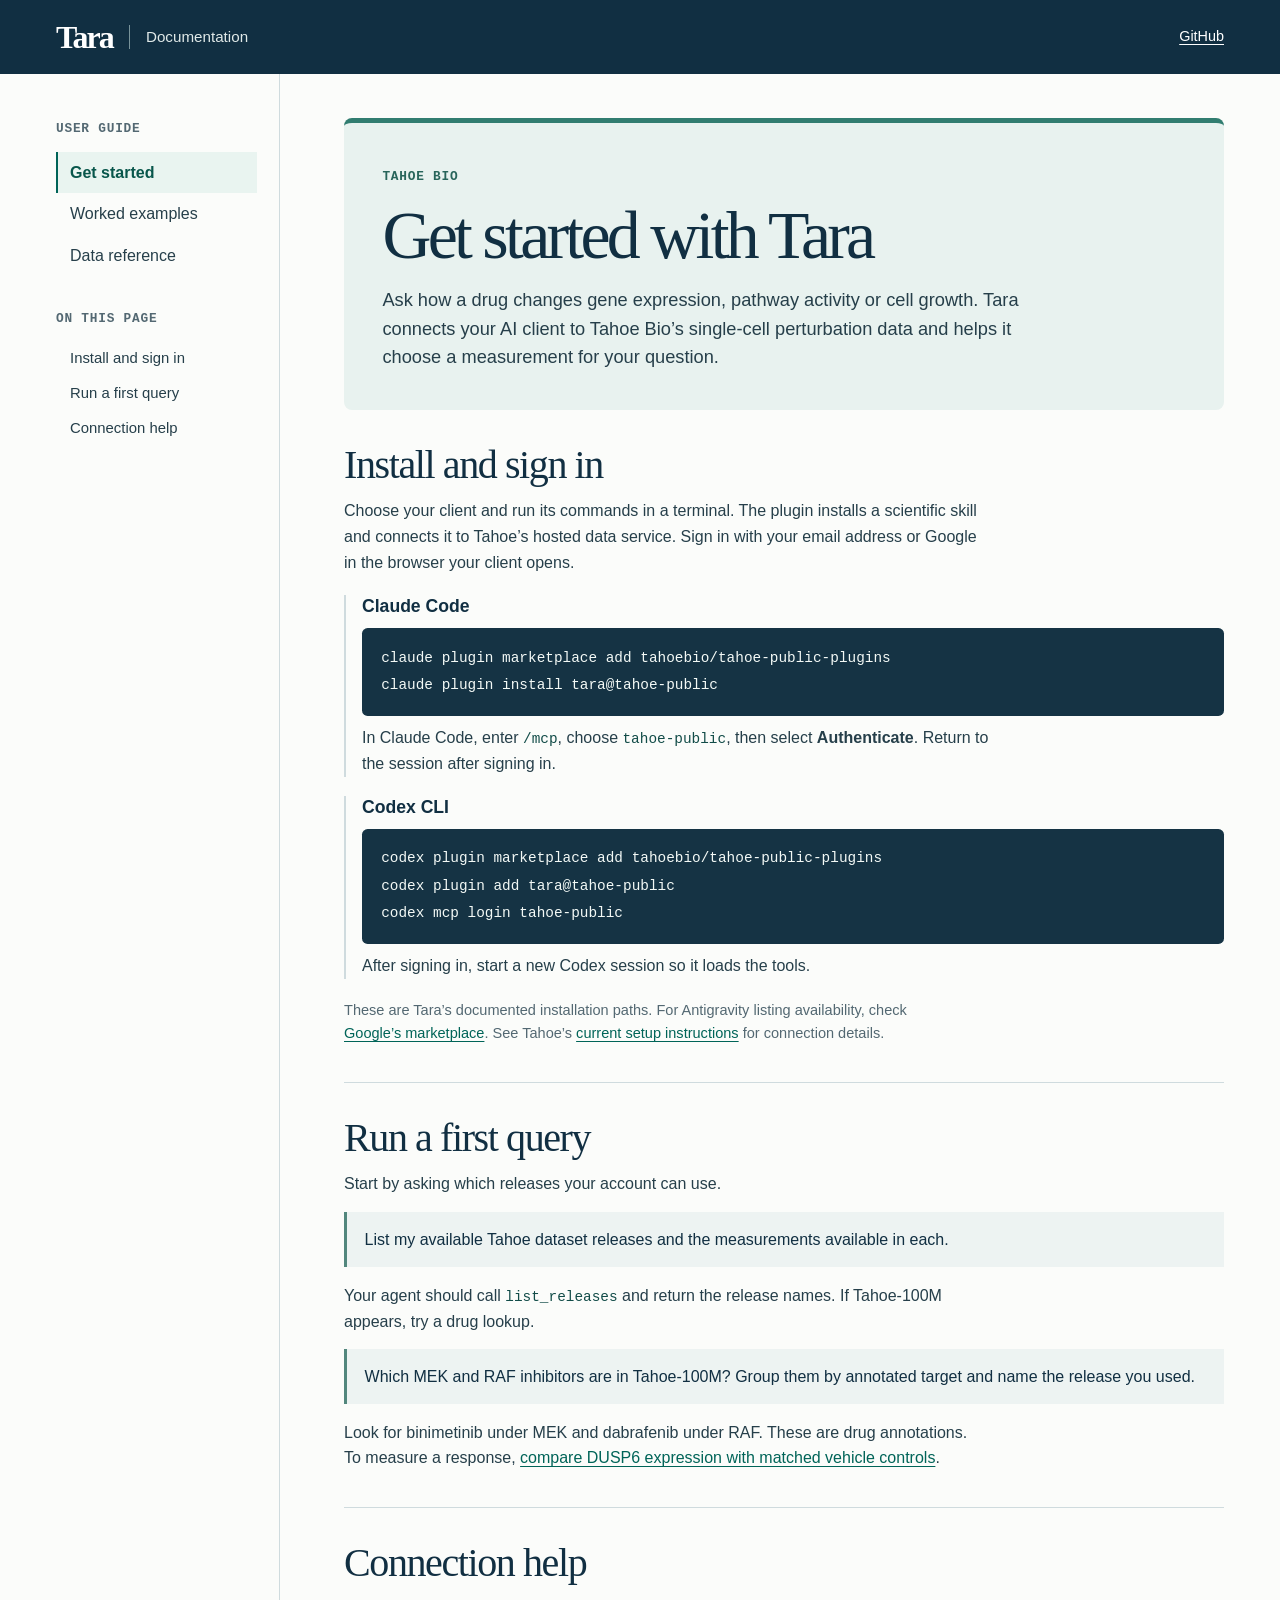
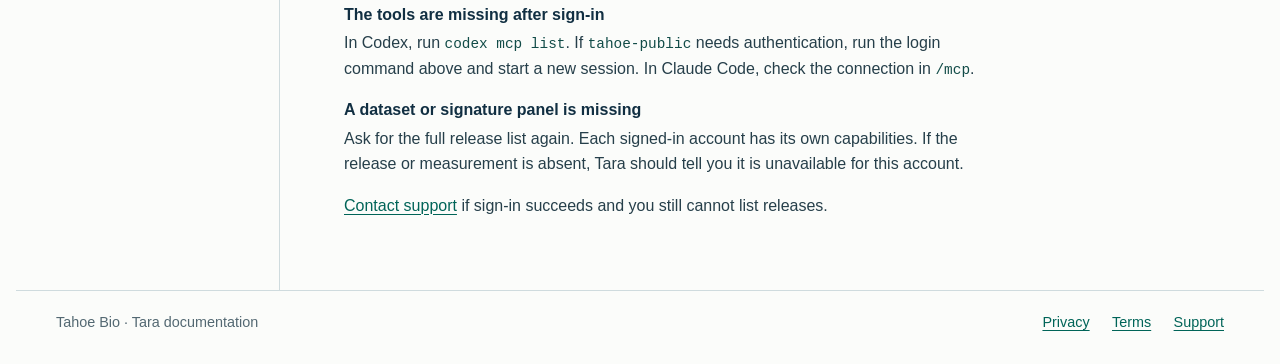
==== docs/tara/index.html @ 6a064f81 "Add a public documentation guide for Tara" ====
<!doctype html>
<html lang="en">
<head>
  <meta charset="utf-8">
  <meta name="viewport" content="width=device-width, initial-scale=1">
  <meta name="description" content="Install Tara, connect your Tahoe account and run a first query against single-cell drug-response data.">
  <title>Get started · Tara documentation · Tahoe Bio</title>
  <link rel="stylesheet" href="guide.css">
</head>
<body>
  <a class="skip" href="#content">Skip to content</a>
  <header>
    <div class="top">
      <a class="brand" href="index.html"><strong>Tara</strong><span>Documentation</span></a>
      <a href="https://github.com/tahoebio/tahoe-public-plugins/tree/main/plugins/tara">GitHub</a>
    </div>
  </header>
  <div class="shell">
    <aside>
      <div class="rail">
        <p class="nav-label">User guide</p>
        <nav class="pages" aria-label="User guide">
          <a href="index.html" aria-current="page">Get started</a>
          <a href="examples.html">Worked examples</a>
          <a href="reference.html">Data reference</a>
        </nav>
        <div class="local">
          <p class="nav-label">On this page</p>
          <nav aria-label="On this page">
            <a href="#install">Install and sign in</a>
            <a href="#first-query">Run a first query</a>
            <a href="#connection">Connection help</a>
          </nav>
        </div>
      </div>
    </aside>
    <main id="content" tabindex="-1">
      <div class="intro hero">
        <span class="caption">Tahoe Bio</span>
        <h1>Get started with Tara</h1>
        <p class="lead">Ask how a drug changes gene expression, pathway activity or cell growth. Tara connects your AI client to Tahoe Bio’s single-cell perturbation data and helps it choose a measurement for your question.</p>
      </div>
      <section id="install">
        <h2>Install and sign in</h2>
        <p>Choose your client and run its commands in a terminal. The plugin installs a scientific skill and connects it to Tahoe’s hosted data service. Sign in with your email address or Google in the browser your client opens.</p>
        <div class="hosts">
          <div>
            <h3>Claude Code</h3>
            <pre tabindex="0" aria-label="Claude Code install commands"><code>claude plugin marketplace add tahoebio/tahoe-public-plugins
claude plugin install tara@tahoe-public</code></pre>
            <p>In Claude Code, enter <code>/mcp</code>, choose <code>tahoe-public</code>, then select <strong>Authenticate</strong>. Return to the session after signing in.</p>
          </div>
          <div>
            <h3>Codex CLI</h3>
            <pre tabindex="0" aria-label="Codex CLI install commands"><code>codex plugin marketplace add tahoebio/tahoe-public-plugins
codex plugin add tara@tahoe-public
codex mcp login tahoe-public</code></pre>
            <p>After signing in, start a new Codex session so it loads the tools.</p>
          </div>
        </div>
        <p class="fine">These are Tara’s documented installation paths. For Antigravity listing availability, check <a href="https://antigravity.google/docs/marketplace/">Google’s marketplace</a>. See Tahoe’s <a href="https://tara.tahoebio.io/install.md">current setup instructions</a> for connection details.</p>
      </section>
      <section id="first-query">
        <h2>Run a first query</h2>
        <p>Start by asking which releases your account can use.</p>
        <blockquote>List my available Tahoe dataset releases and the measurements available in each.</blockquote>
        <p>Your agent should call <code>list_releases</code> and return the release names. If Tahoe-100M appears, try a drug lookup.</p>
        <blockquote>Which MEK and RAF inhibitors are in Tahoe-100M? Group them by annotated target and name the release you used.</blockquote>
        <p>Look for binimetinib under MEK and dabrafenib under RAF. These are drug annotations. To measure a response, <a href="examples.html#expression">compare DUSP6 expression with matched vehicle controls</a>.</p>
      </section>
      <section id="connection">
        <h2>Connection help</h2>
        <dl>
          <dt>The tools are missing after sign-in</dt>
          <dd>In Codex, run <code>codex mcp list</code>. If <code>tahoe-public</code> needs authentication, run the login command above and start a new session. In Claude Code, check the connection in <code>/mcp</code>.</dd>
          <dt>A dataset or signature panel is missing</dt>
          <dd>Ask for the full release list again. Each signed-in account has its own capabilities. If the release or measurement is absent, Tara should tell you it is unavailable for this account.</dd>
        </dl>
        <p><a href="reference.html#privacy">Contact support</a> if sign-in succeeds and you still cannot list releases.</p>
      </section>
    </main>
  </div>
  <footer>
    <span>Tahoe Bio · Tara documentation</span>
    <a href="https://tara.tahoebio.io/privacy">Privacy</a>
    <a href="https://tara.tahoebio.io/terms">Terms</a>
    <a href="https://github.com/tahoebio/tahoe-public-plugins/issues">Support</a>
  </footer>
</body>
</html>
---- docs/tara/guide.css ----
:root {
  color-scheme: light;
  --ink: #112f42;
  --body: #263f4a;
  --muted: #536872;
  --line: #cfdbde;
  --teal: #006458;
  --pale: #e9f4f0;
  --paper: #fbfcfa;
  --mono: "IBM Plex Mono", ui-monospace, SFMono-Regular, Consolas, monospace;
  --sans: "Inter", -apple-system, BlinkMacSystemFont, "Segoe UI", sans-serif;
  --serif: "Source Serif 4", Georgia, serif;
}
* { box-sizing: border-box; }
html { scroll-padding-top: 1.5rem; }
body { margin: 0; background: var(--paper); color: var(--body); font: 1rem/1.6 var(--sans); }
a { color: var(--teal); text-decoration-thickness: 1px; text-underline-offset: .2em; }
a:hover { text-decoration-thickness: 2px; }
:focus-visible { outline: 3px solid #bc5727; outline-offset: 4px; }
.skip { position: absolute; left: 1rem; top: -6rem; background: white; color: var(--ink); padding: .5rem 1rem; z-index: 5; }
.skip:focus { top: .5rem; }
header { background: var(--ink); color: white; }
.top { max-width: 78rem; min-height: 4.6rem; padding: .6rem 2.5rem; margin: auto; display: flex; align-items: center; justify-content: space-between; gap: 1rem; }
.brand { display: flex; align-items: center; gap: 1rem; color: #fff; text-decoration: none; white-space: nowrap; }
.brand strong { font: bold 2rem/1 var(--serif); letter-spacing: -.06em; }
.brand span { border-left: 1px solid #78939a; padding-left: 1rem; color: #e0e9e8; font-size: .95rem; }
.top > a:last-child { color: #fff; font-size: .9rem; padding: .4rem 0; }
.shell { max-width: 78rem; margin: auto; display: grid; grid-template-columns: minmax(11rem, 14rem) minmax(0, 1fr); gap: clamp(2.25rem, 5vw, 5rem); padding: 0 2.5rem; }
aside { border-right: 1px solid var(--line); }
.rail { position: sticky; top: 1rem; padding: 2.9rem 1.4rem 2rem 0; }
.nav-label, .caption { color: var(--muted); font: 600 .8rem/1.35 var(--mono); letter-spacing: .06em; text-transform: uppercase; }
.nav-label { margin: 0 0 .9rem; }
nav a { display: block; padding: .5rem .75rem; border-left: 2px solid transparent; color: var(--body); text-decoration: none; }
nav a:hover { background: #f0f4f2; text-decoration: underline; }
nav a[aria-current] { border-color: var(--teal); background: var(--pale); color: #08564b; font-weight: 650; }
.local { margin-top: 2.1rem; }
.local a { padding-block: .35rem; font-size: .93rem; }
main { min-width: 0; max-width: 55.5rem; width: 100%; padding: 2.8rem 0 3.5rem; }
h1, h2, h3 { color: var(--ink); }
h1, h2 { font-family: var(--serif); font-weight: 500; text-wrap: balance; }
h1 { font-size: clamp(2.75rem, 5.3vw, 4.7rem); letter-spacing: -.055em; line-height: 1.06; margin: .45rem 0 .9rem; }
h2 { font-size: clamp(1.85rem, 3.2vw, 2.5rem); letter-spacing: -.035em; line-height: 1.14; margin: 0 0 .7rem; }
h3 { margin: 1.35rem 0 .4rem; font-size: 1.1rem; line-height: 1.35; }
p { max-width: 72ch; margin: .6rem 0 .95rem; }
.lead { font-size: 1.14rem; max-width: 63ch; line-height: 1.55; }
.intro { margin-bottom: 2rem; }
.hero { padding: clamp(1.5rem, 3vw, 2.8rem); border-radius: .5rem; background: #e8f2ef; border-top: .32rem solid #317d70; }
.hero .caption { color: #28655b; }
.hero h1 { margin-top: .8rem; }
.hero p:last-child { margin-bottom: 0; }
section + section { margin-top: 2.25rem; padding-top: 2rem; border-top: 1px solid var(--line); }
section { scroll-margin-top: .75rem; }
code, pre { font-family: var(--mono); }
code { color: #124c48; font-size: .9em; overflow-wrap: anywhere; }
pre { background: #153344; color: #f3f9f6; border-radius: .35rem; padding: 1.05rem 1.2rem; overflow: auto; line-height: 1.7; max-width: 100%; }
pre code { color: inherit; overflow-wrap: normal; font-size: .9rem; }
blockquote { margin: .8rem 0 1rem; padding: .9rem 1.1rem; background: #edf3f2; border-left: 3px solid #52877d; color: var(--ink); }
.fine { font-size: .91rem; color: var(--muted); }
.hosts { margin: 1.25rem 0; }
.hosts > div { padding-left: 1rem; border-left: 2px solid var(--line); margin: 1.2rem 0; }
.hosts h3 { margin: 0; }
.hosts pre { margin: .55rem 0; }
figure { margin: 1.4rem 0; padding: clamp(1rem, 2.4vw, 1.65rem); border: 1px solid var(--line); border-radius: .4rem; background: white; }
figcaption { font-size: 1.05rem; color: var(--ink); font-weight: 650; margin-bottom: 1rem; }
.figline { display: grid; grid-template-columns: minmax(7.2rem, auto) 1fr 4.2rem; gap: .75rem; align-items: center; margin: .8rem 0; }
.track { background: #e1ebe8; height: .75rem; border-radius: 2px; overflow: hidden; }
.track span { display: block; height: 100%; background: #127667; }
.figline b { text-align: right; color: var(--ink); font: 600 .9rem var(--mono); white-space: nowrap; }
figure p:last-child { margin-bottom: 0; }
dl { margin: 1rem 0; }
dt { color: var(--ink); font-weight: 650; margin-top: .9rem; }
dd { margin: .2rem 0 .8rem; max-width: 72ch; }
table { width: 100%; border-collapse: collapse; margin: 1.2rem 0; font-size: .95rem; }
th, td { text-align: left; padding: .8rem .7rem; border-bottom: 1px solid var(--line); vertical-align: top; }
thead { background: #eaf1ef; color: var(--ink); }
tbody th { color: var(--ink); }
footer { max-width: 78rem; margin: auto; border-top: 1px solid var(--line); padding: 1.25rem 2.5rem 2rem; display: flex; gap: .6rem 1.4rem; flex-wrap: wrap; color: var(--muted); font-size: .9rem; }
footer span { margin-right: auto; }
@media (max-width: 47rem) {
  .top { min-height: 3.7rem; padding-inline: 1rem; }
  .brand { gap: .65rem; }
  .brand span { padding-left: .65rem; font-size: .85rem; }
  .shell { display: block; padding: 0 1rem; }
  aside { border: 0; }
  .rail { padding: .5rem 0; border-bottom: 1px solid var(--line); }
  .rail > .nav-label, .local { display: none; }
  .pages { display: flex; flex-wrap: wrap; gap: .1rem; }
  .pages a { border: 0; border-bottom: 2px solid transparent; font-size: .9rem; padding: .5rem .6rem; }
  .pages a[aria-current] { border-color: var(--teal); }
  main { padding: 1.6rem 0 2.5rem; }
  .hero { padding: 1.25rem; }
  .figline { gap: .45rem; grid-template-columns: 6.8rem 1fr 3.5rem; }
  .figline b { font-size: .8rem; }
  .hosts > div { padding-left: .65rem; }
  th, td { padding: .6rem .35rem; }
  footer { padding-inline: 1rem; }
}
@media print {
  header, aside, footer, .skip { display: none; }
  .shell { display: block; padding: 0; }
  main { max-width: none; padding: 0; }
  pre { white-space: pre-wrap; color: black; }
}
.dataset-label { display: none; }
@media (max-width: 38rem) {
  pre { white-space: pre-wrap; }
  pre code { overflow-wrap: anywhere; }
  table, tbody, tbody tr, tbody th, tbody td { display: block; }
  thead { position: absolute; width: 1px; height: 1px; overflow: hidden; clip-path: inset(50%); }
  tbody tr { margin: 1.15rem 0; border-bottom: 1px solid var(--line); padding-bottom: .55rem; }
  tbody th { background: #eaf1ef; padding: .45rem .65rem; }
  tbody td { border: 0; padding: .5rem .65rem; }
  .dataset-label { display: block; color: var(--teal); font-size: .87rem; font-weight: 650; }
}
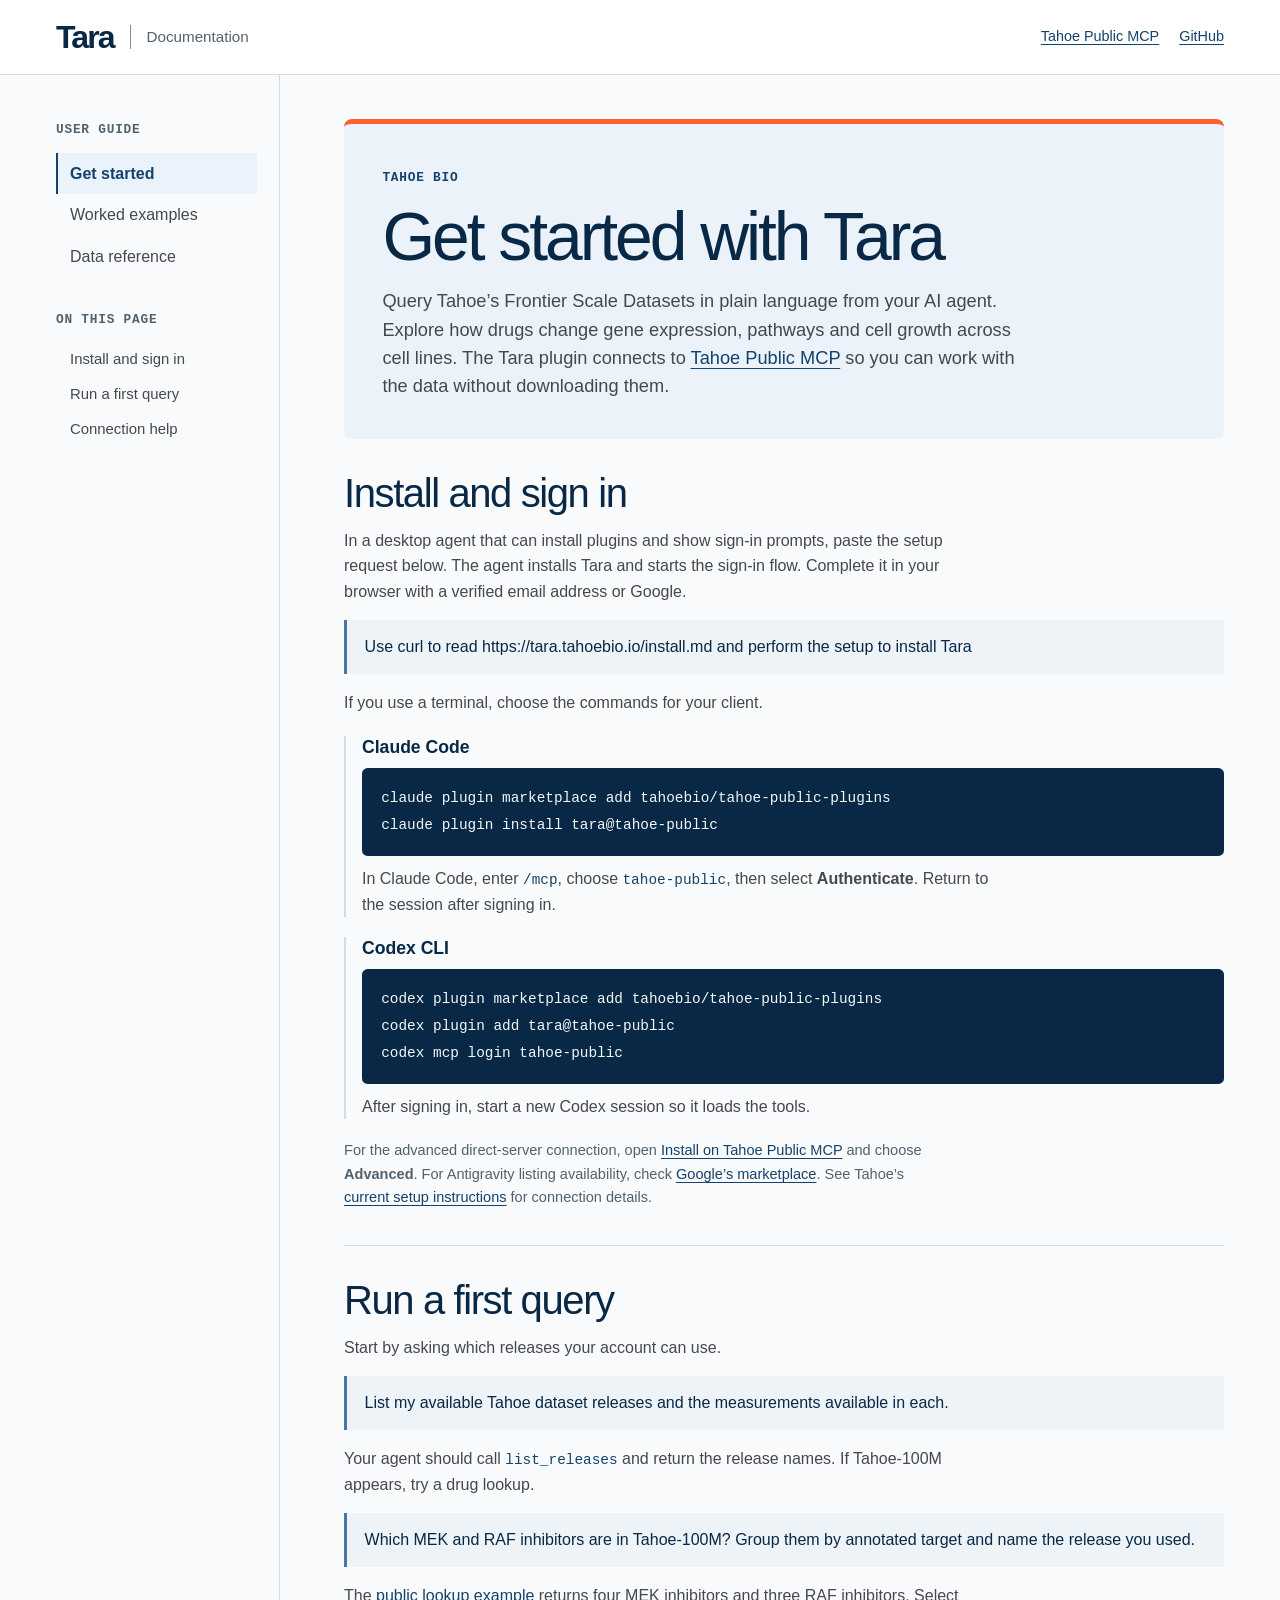
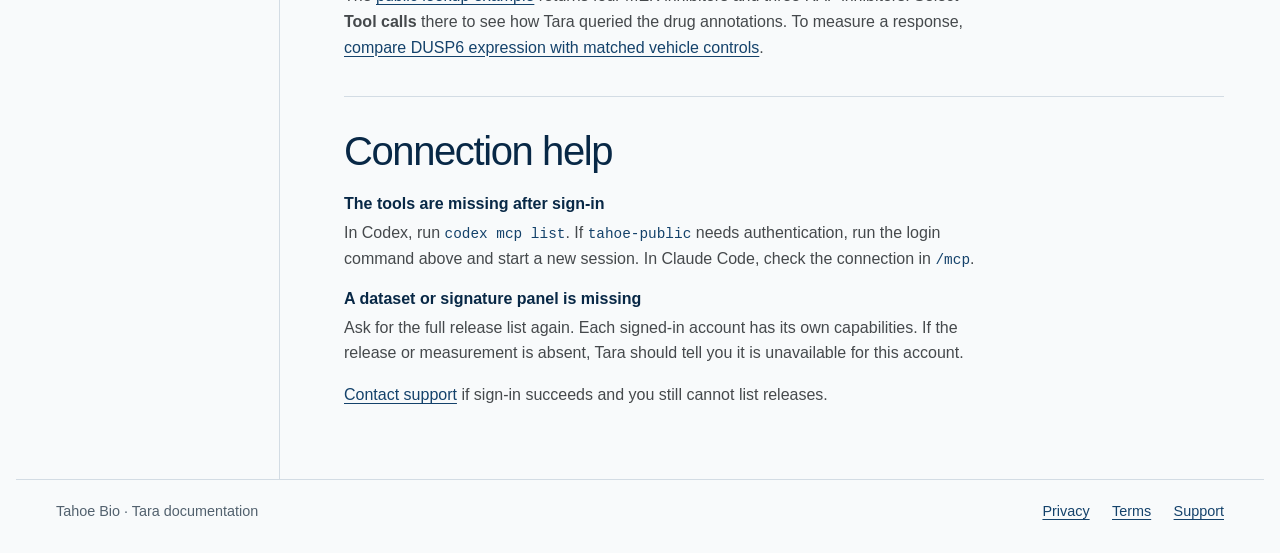
==== commit 6b26f111: "Align Tara setup and examples with the public service site" ====
--- a/docs/tara/index.html
+++ b/docs/tara/index.html
@@ -12,7 +12,10 @@
   <header>
     <div class="top">
       <a class="brand" href="index.html"><strong>Tara</strong><span>Documentation</span></a>
-      <a href="https://github.com/tahoebio/tahoe-public-plugins/tree/main/plugins/tara">GitHub</a>
+      <div class="header-links">
+        <a href="https://tara.tahoebio.io/">Tahoe Public MCP</a>
+        <a href="https://github.com/tahoebio/tahoe-public-plugins/tree/main/plugins/tara">GitHub</a>
+      </div>
     </div>
   </header>
   <div class="shell">
@@ -38,11 +41,13 @@
       <div class="intro hero">
         <span class="caption">Tahoe Bio</span>
         <h1>Get started with Tara</h1>
-        <p class="lead">Ask how a drug changes gene expression, pathway activity or cell growth. Tara connects your AI client to Tahoe Bio’s single-cell perturbation data and helps it choose a measurement for your question.</p>
+        <p class="lead">Query Tahoe’s Frontier Scale Datasets in plain language from your AI agent. Explore how drugs change gene expression, pathways and cell growth across cell lines. The Tara plugin connects to <a href="https://tara.tahoebio.io/">Tahoe Public MCP</a> so you can work with the data without downloading them.</p>
       </div>
       <section id="install">
         <h2>Install and sign in</h2>
-        <p>Choose your client and run its commands in a terminal. The plugin installs a scientific skill and connects it to Tahoe’s hosted data service. Sign in with your email address or Google in the browser your client opens.</p>
+        <p>In a desktop agent that can install plugins and show sign-in prompts, paste the setup request below. The agent installs Tara and starts the sign-in flow. Complete it in your browser with a verified email address or Google.</p>
+        <blockquote>Use curl to read https://tara.tahoebio.io/install.md and perform the setup to install Tara</blockquote>
+        <p>If you use a terminal, choose the commands for your client.</p>
         <div class="hosts">
           <div>
             <h3>Claude Code</h3>
@@ -58,7 +63,7 @@
             <p>After signing in, start a new Codex session so it loads the tools.</p>
           </div>
         </div>
-        <p class="fine">These are Tara’s documented installation paths. For Antigravity listing availability, check <a href="https://antigravity.google/docs/marketplace/">Google’s marketplace</a>. See Tahoe’s <a href="https://tara.tahoebio.io/install.md">current setup instructions</a> for connection details.</p>
+        <p class="fine">For the advanced direct-server connection, open <a href="https://tara.tahoebio.io/#install-h">Install on Tahoe Public MCP</a> and choose <strong>Advanced</strong>. For Antigravity listing availability, check <a href="https://antigravity.google/docs/marketplace/">Google’s marketplace</a>. See Tahoe’s <a href="https://tara.tahoebio.io/install.md">current setup instructions</a> for connection details.</p>
       </section>
       <section id="first-query">
         <h2>Run a first query</h2>
@@ -66,7 +71,7 @@
         <blockquote>List my available Tahoe dataset releases and the measurements available in each.</blockquote>
         <p>Your agent should call <code>list_releases</code> and return the release names. If Tahoe-100M appears, try a drug lookup.</p>
         <blockquote>Which MEK and RAF inhibitors are in Tahoe-100M? Group them by annotated target and name the release you used.</blockquote>
-        <p>Look for binimetinib under MEK and dabrafenib under RAF. These are drug annotations. To measure a response, <a href="examples.html#expression">compare DUSP6 expression with matched vehicle controls</a>.</p>
+        <p>The <a href="https://tara.tahoebio.io/#demo-h">public lookup example</a> returns four MEK inhibitors and three RAF inhibitors. Select <strong>Tool calls</strong> there to see how Tara queried the drug annotations. To measure a response, <a href="examples.html#expression">compare DUSP6 expression with matched vehicle controls</a>.</p>
       </section>
       <section id="connection">
         <h2>Connection help</h2>
--- a/docs/tara/guide.css
+++ b/docs/tara/guide.css
@@ -1,60 +1,61 @@
 :root {
   color-scheme: light;
-  --ink: #112f42;
-  --body: #263f4a;
-  --muted: #536872;
-  --line: #cfdbde;
-  --teal: #006458;
-  --pale: #e9f4f0;
-  --paper: #fbfcfa;
+  --ink: #082846;
+  --body: #45494c;
+  --muted: #52616e;
+  --line: #d3dce4;
+  --link: #14426b;
+  --pale: #eaf2fc;
+  --paper: #f8fafb;
   --mono: "IBM Plex Mono", ui-monospace, SFMono-Regular, Consolas, monospace;
-  --sans: "Inter", -apple-system, BlinkMacSystemFont, "Segoe UI", sans-serif;
-  --serif: "Source Serif 4", Georgia, serif;
+  --sans: "Lato", -apple-system, BlinkMacSystemFont, "Segoe UI", sans-serif;
+  --display: "Inter Tight", "Lato", -apple-system, BlinkMacSystemFont, "Segoe UI", sans-serif;
 }
 * { box-sizing: border-box; }
 html { scroll-padding-top: 1.5rem; }
 body { margin: 0; background: var(--paper); color: var(--body); font: 1rem/1.6 var(--sans); }
-a { color: var(--teal); text-decoration-thickness: 1px; text-underline-offset: .2em; }
+a { color: var(--link); text-decoration-thickness: 1px; text-underline-offset: .2em; }
 a:hover { text-decoration-thickness: 2px; }
 :focus-visible { outline: 3px solid #bc5727; outline-offset: 4px; }
 .skip { position: absolute; left: 1rem; top: -6rem; background: white; color: var(--ink); padding: .5rem 1rem; z-index: 5; }
 .skip:focus { top: .5rem; }
-header { background: var(--ink); color: white; }
+header { background: white; color: var(--ink); border-bottom: 1px solid var(--line); }
 .top { max-width: 78rem; min-height: 4.6rem; padding: .6rem 2.5rem; margin: auto; display: flex; align-items: center; justify-content: space-between; gap: 1rem; }
-.brand { display: flex; align-items: center; gap: 1rem; color: #fff; text-decoration: none; white-space: nowrap; }
-.brand strong { font: bold 2rem/1 var(--serif); letter-spacing: -.06em; }
-.brand span { border-left: 1px solid #78939a; padding-left: 1rem; color: #e0e9e8; font-size: .95rem; }
-.top > a:last-child { color: #fff; font-size: .9rem; padding: .4rem 0; }
+.brand { display: flex; align-items: center; gap: 1rem; color: var(--ink); text-decoration: none; white-space: nowrap; }
+.brand strong { font: bold 2rem/1 var(--display); letter-spacing: -.06em; }
+.brand span { border-left: 1px solid #78939a; padding-left: 1rem; color: var(--muted); font-size: .95rem; }
+.header-links { display: flex; align-items: center; flex-wrap: wrap; justify-content: flex-end; gap: .25rem 1.25rem; }
+.header-links a { font-size: .9rem; padding: .3rem 0; }
 .shell { max-width: 78rem; margin: auto; display: grid; grid-template-columns: minmax(11rem, 14rem) minmax(0, 1fr); gap: clamp(2.25rem, 5vw, 5rem); padding: 0 2.5rem; }
 aside { border-right: 1px solid var(--line); }
 .rail { position: sticky; top: 1rem; padding: 2.9rem 1.4rem 2rem 0; }
 .nav-label, .caption { color: var(--muted); font: 600 .8rem/1.35 var(--mono); letter-spacing: .06em; text-transform: uppercase; }
 .nav-label { margin: 0 0 .9rem; }
 nav a { display: block; padding: .5rem .75rem; border-left: 2px solid transparent; color: var(--body); text-decoration: none; }
-nav a:hover { background: #f0f4f2; text-decoration: underline; }
-nav a[aria-current] { border-color: var(--teal); background: var(--pale); color: #08564b; font-weight: 650; }
+nav a:hover { background: #eef3f8; text-decoration: underline; }
+nav a[aria-current] { border-color: var(--link); background: var(--pale); color: #14426b; font-weight: 650; }
 .local { margin-top: 2.1rem; }
 .local a { padding-block: .35rem; font-size: .93rem; }
 main { min-width: 0; max-width: 55.5rem; width: 100%; padding: 2.8rem 0 3.5rem; }
 h1, h2, h3 { color: var(--ink); }
-h1, h2 { font-family: var(--serif); font-weight: 500; text-wrap: balance; }
-h1 { font-size: clamp(2.75rem, 5.3vw, 4.7rem); letter-spacing: -.055em; line-height: 1.06; margin: .45rem 0 .9rem; }
+h1, h2 { font-family: var(--display); font-weight: 400; text-wrap: balance; }
+h1 { font-size: clamp(2.75rem, 5.3vw, 4.7rem); letter-spacing: -.045em; line-height: 1.06; margin: .45rem 0 .9rem; }
 h2 { font-size: clamp(1.85rem, 3.2vw, 2.5rem); letter-spacing: -.035em; line-height: 1.14; margin: 0 0 .7rem; }
 h3 { margin: 1.35rem 0 .4rem; font-size: 1.1rem; line-height: 1.35; }
 p { max-width: 72ch; margin: .6rem 0 .95rem; }
 .lead { font-size: 1.14rem; max-width: 63ch; line-height: 1.55; }
 .intro { margin-bottom: 2rem; }
-.hero { padding: clamp(1.5rem, 3vw, 2.8rem); border-radius: .5rem; background: #e8f2ef; border-top: .32rem solid #317d70; }
-.hero .caption { color: #28655b; }
+.hero { padding: clamp(1.5rem, 3vw, 2.8rem); border-radius: .5rem; background: #ebf2f9; border-top: .32rem solid #ff5f31; }
+.hero .caption { color: #14426b; }
 .hero h1 { margin-top: .8rem; }
 .hero p:last-child { margin-bottom: 0; }
 section + section { margin-top: 2.25rem; padding-top: 2rem; border-top: 1px solid var(--line); }
 section { scroll-margin-top: .75rem; }
 code, pre { font-family: var(--mono); }
-code { color: #124c48; font-size: .9em; overflow-wrap: anywhere; }
-pre { background: #153344; color: #f3f9f6; border-radius: .35rem; padding: 1.05rem 1.2rem; overflow: auto; line-height: 1.7; max-width: 100%; }
+code { color: #14426b; font-size: .9em; overflow-wrap: anywhere; }
+pre { background: #082846; color: #f3f9f6; border-radius: .35rem; padding: 1.05rem 1.2rem; overflow: auto; line-height: 1.7; max-width: 100%; }
 pre code { color: inherit; overflow-wrap: normal; font-size: .9rem; }
-blockquote { margin: .8rem 0 1rem; padding: .9rem 1.1rem; background: #edf3f2; border-left: 3px solid #52877d; color: var(--ink); }
+blockquote { margin: .8rem 0 1rem; padding: .9rem 1.1rem; background: #eef3f8; border-left: 3px solid #4776a4; color: var(--ink); }
 .fine { font-size: .91rem; color: var(--muted); }
 .hosts { margin: 1.25rem 0; }
 .hosts > div { padding-left: 1rem; border-left: 2px solid var(--line); margin: 1.2rem 0; }
@@ -63,8 +64,8 @@
 figure { margin: 1.4rem 0; padding: clamp(1rem, 2.4vw, 1.65rem); border: 1px solid var(--line); border-radius: .4rem; background: white; }
 figcaption { font-size: 1.05rem; color: var(--ink); font-weight: 650; margin-bottom: 1rem; }
 .figline { display: grid; grid-template-columns: minmax(7.2rem, auto) 1fr 4.2rem; gap: .75rem; align-items: center; margin: .8rem 0; }
-.track { background: #e1ebe8; height: .75rem; border-radius: 2px; overflow: hidden; }
-.track span { display: block; height: 100%; background: #127667; }
+.track { background: #e1eaf2; height: .75rem; border-radius: 2px; overflow: hidden; }
+.track span { display: block; height: 100%; background: #245f97; }
 .figline b { text-align: right; color: var(--ink); font: 600 .9rem var(--mono); white-space: nowrap; }
 figure p:last-child { margin-bottom: 0; }
 dl { margin: 1rem 0; }
@@ -72,7 +73,7 @@
 dd { margin: .2rem 0 .8rem; max-width: 72ch; }
 table { width: 100%; border-collapse: collapse; margin: 1.2rem 0; font-size: .95rem; }
 th, td { text-align: left; padding: .8rem .7rem; border-bottom: 1px solid var(--line); vertical-align: top; }
-thead { background: #eaf1ef; color: var(--ink); }
+thead { background: #eaf1f7; color: var(--ink); }
 tbody th { color: var(--ink); }
 footer { max-width: 78rem; margin: auto; border-top: 1px solid var(--line); padding: 1.25rem 2.5rem 2rem; display: flex; gap: .6rem 1.4rem; flex-wrap: wrap; color: var(--muted); font-size: .9rem; }
 footer span { margin-right: auto; }
@@ -80,13 +81,14 @@
   .top { min-height: 3.7rem; padding-inline: 1rem; }
   .brand { gap: .65rem; }
   .brand span { padding-left: .65rem; font-size: .85rem; }
+  .header-links { gap: .2rem .9rem; }
   .shell { display: block; padding: 0 1rem; }
   aside { border: 0; }
   .rail { padding: .5rem 0; border-bottom: 1px solid var(--line); }
   .rail > .nav-label, .local { display: none; }
   .pages { display: flex; flex-wrap: wrap; gap: .1rem; }
   .pages a { border: 0; border-bottom: 2px solid transparent; font-size: .9rem; padding: .5rem .6rem; }
-  .pages a[aria-current] { border-color: var(--teal); }
+  .pages a[aria-current] { border-color: var(--link); }
   main { padding: 1.6rem 0 2.5rem; }
   .hero { padding: 1.25rem; }
   .figline { gap: .45rem; grid-template-columns: 6.8rem 1fr 3.5rem; }
@@ -108,7 +110,7 @@
   table, tbody, tbody tr, tbody th, tbody td { display: block; }
   thead { position: absolute; width: 1px; height: 1px; overflow: hidden; clip-path: inset(50%); }
   tbody tr { margin: 1.15rem 0; border-bottom: 1px solid var(--line); padding-bottom: .55rem; }
-  tbody th { background: #eaf1ef; padding: .45rem .65rem; }
+  tbody th { background: #eaf1f7; padding: .45rem .65rem; }
   tbody td { border: 0; padding: .5rem .65rem; }
-  .dataset-label { display: block; color: var(--teal); font-size: .87rem; font-weight: 650; }
+  .dataset-label { display: block; color: var(--link); font-size: .87rem; font-weight: 650; }
 }
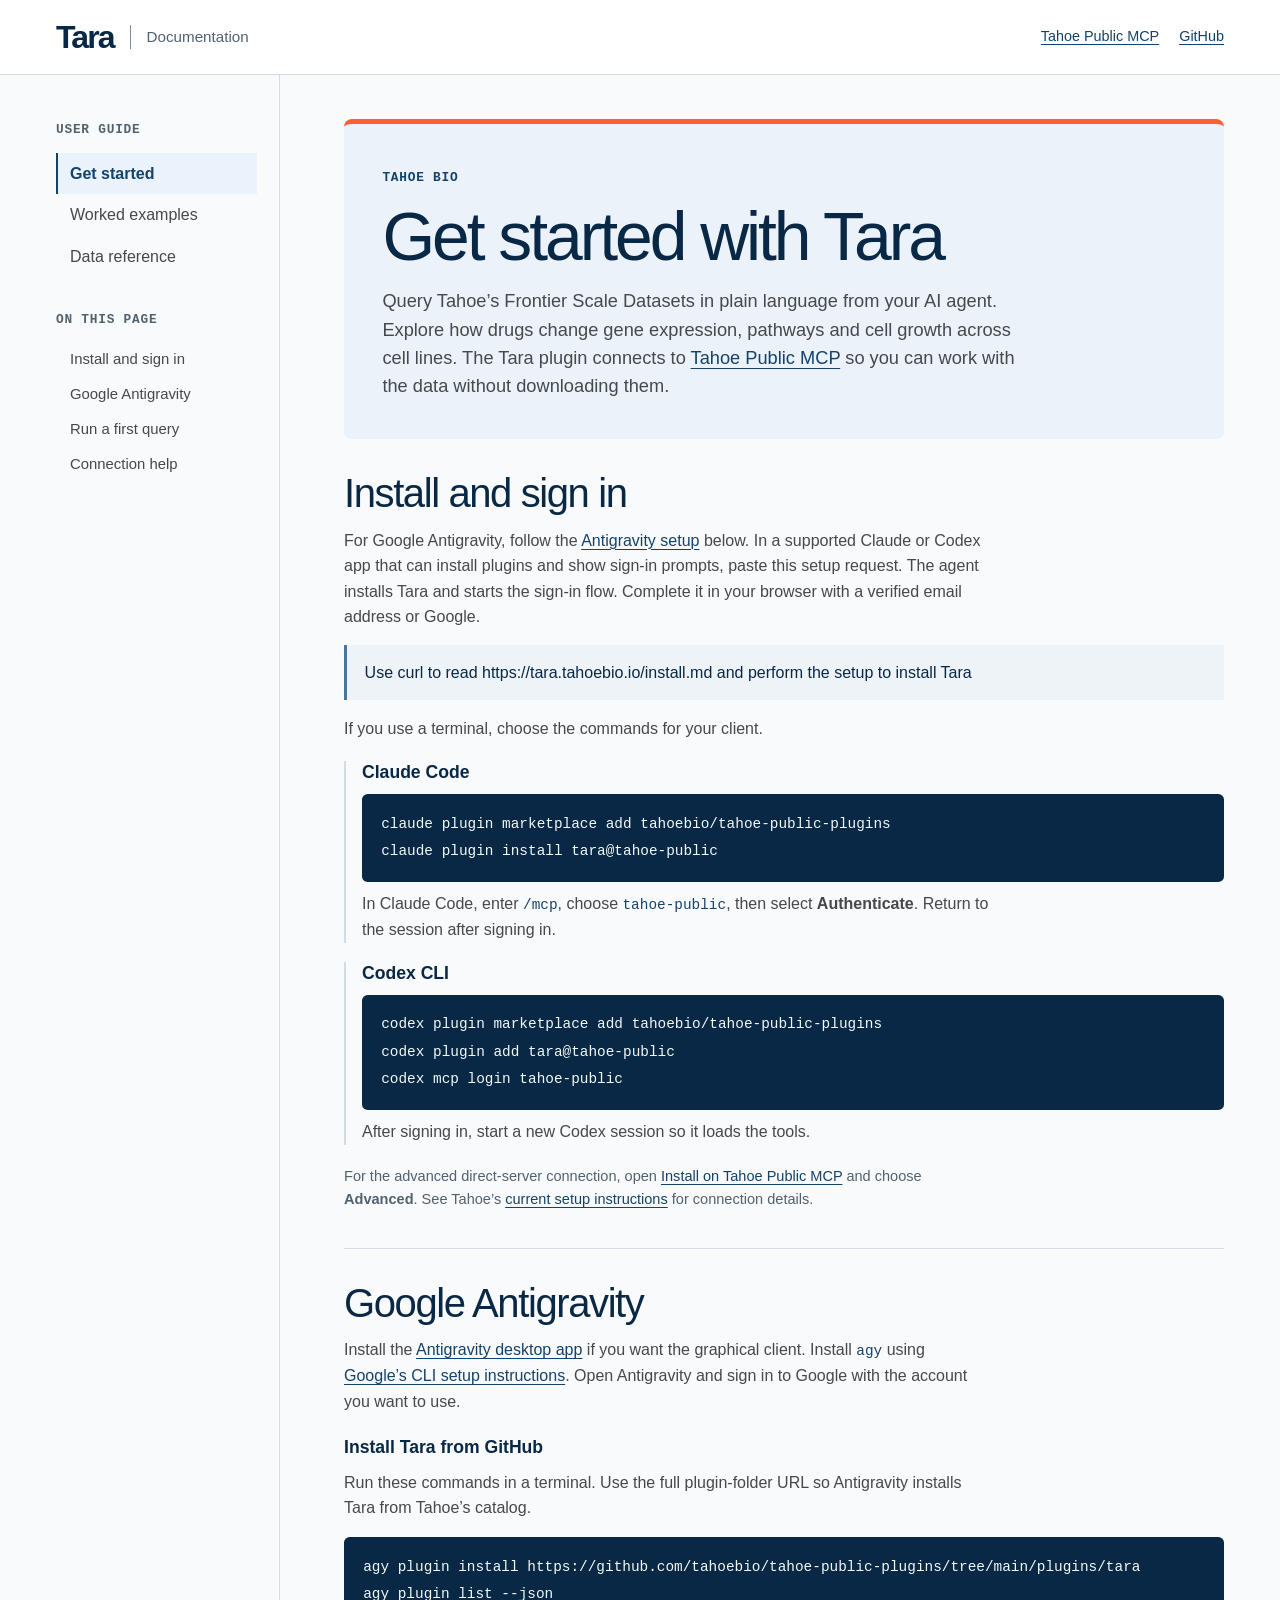
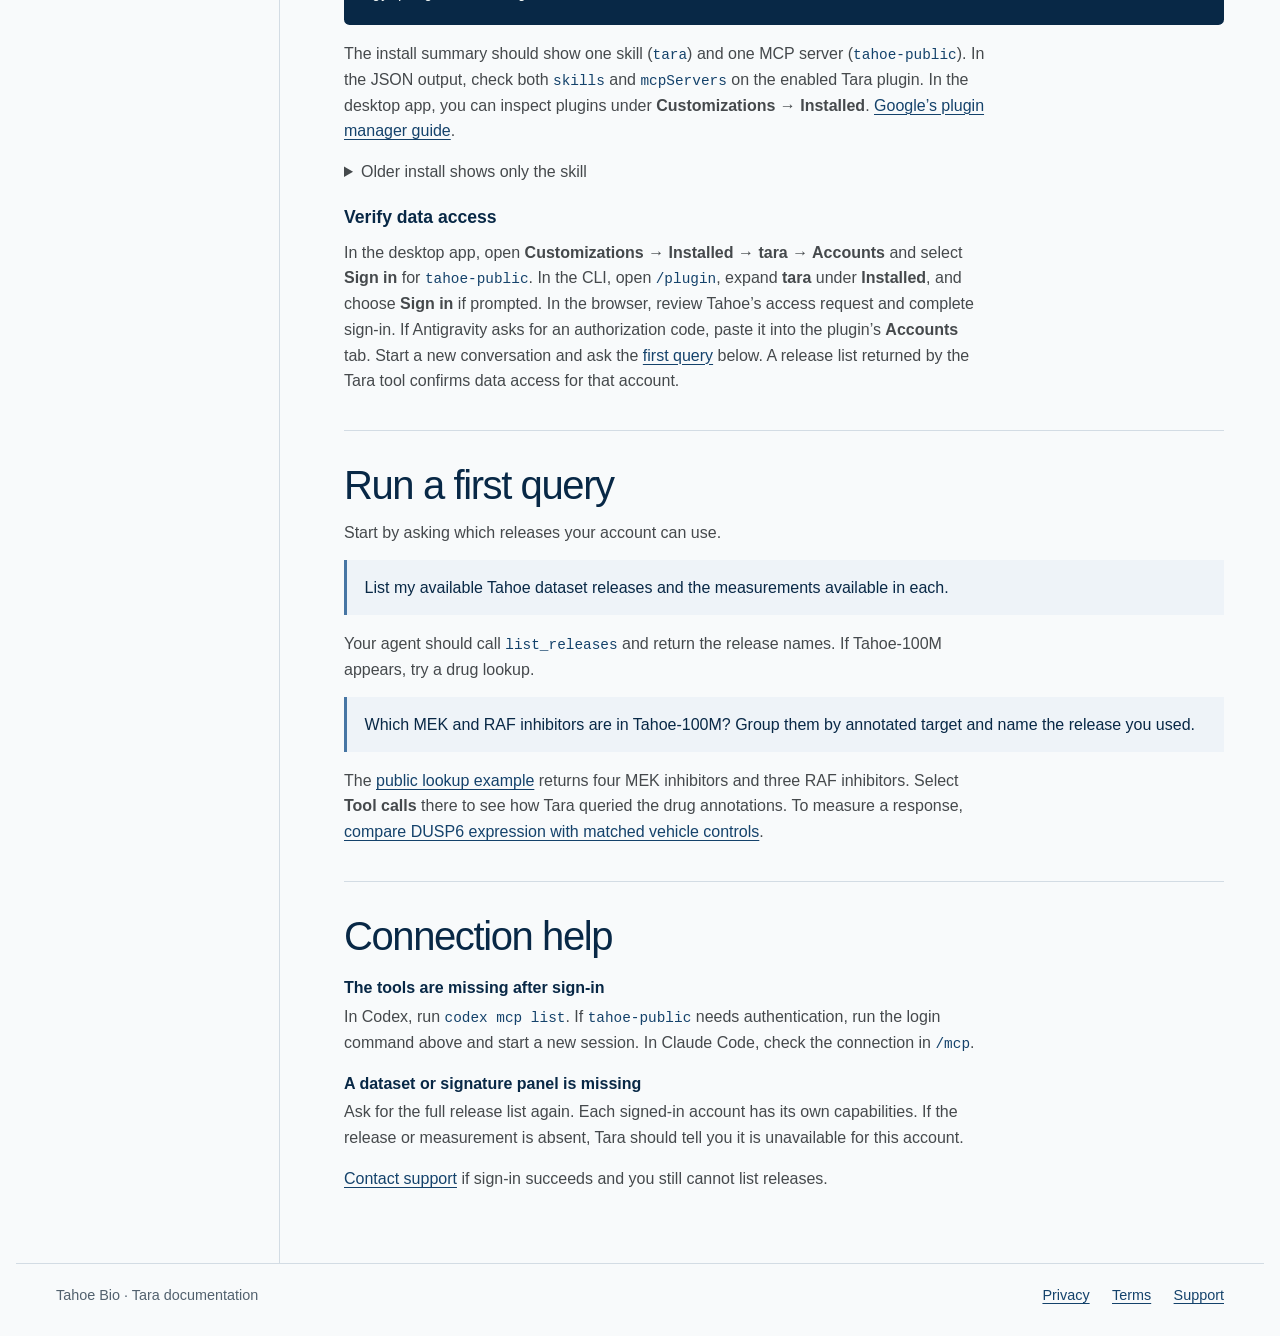
==== commit af10dd50: "Register the Tara data server in Google Antigravity and document setup" ====
--- a/docs/tara/index.html
+++ b/docs/tara/index.html
@@ -31,6 +31,7 @@
           <p class="nav-label">On this page</p>
           <nav aria-label="On this page">
             <a href="#install">Install and sign in</a>
+            <a href="#antigravity">Google Antigravity</a>
             <a href="#first-query">Run a first query</a>
             <a href="#connection">Connection help</a>
           </nav>
@@ -45,7 +46,7 @@
       </div>
       <section id="install">
         <h2>Install and sign in</h2>
-        <p>In a desktop agent that can install plugins and show sign-in prompts, paste the setup request below. The agent installs Tara and starts the sign-in flow. Complete it in your browser with a verified email address or Google.</p>
+        <p>For Google Antigravity, follow the <a href="#antigravity">Antigravity setup</a> below. In a supported Claude or Codex app that can install plugins and show sign-in prompts, paste this setup request. The agent installs Tara and starts the sign-in flow. Complete it in your browser with a verified email address or Google.</p>
         <blockquote>Use curl to read https://tara.tahoebio.io/install.md and perform the setup to install Tara</blockquote>
         <p>If you use a terminal, choose the commands for your client.</p>
         <div class="hosts">
@@ -63,7 +64,23 @@
             <p>After signing in, start a new Codex session so it loads the tools.</p>
           </div>
         </div>
-        <p class="fine">For the advanced direct-server connection, open <a href="https://tara.tahoebio.io/#install-h">Install on Tahoe Public MCP</a> and choose <strong>Advanced</strong>. For Antigravity listing availability, check <a href="https://antigravity.google/docs/marketplace/">Google’s marketplace</a>. See Tahoe’s <a href="https://tara.tahoebio.io/install.md">current setup instructions</a> for connection details.</p>
+        <p class="fine">For the advanced direct-server connection, open <a href="https://tara.tahoebio.io/#install-h">Install on Tahoe Public MCP</a> and choose <strong>Advanced</strong>. See Tahoe’s <a href="https://tara.tahoebio.io/install.md">current setup instructions</a> for connection details.</p>
+      </section>
+      <section id="antigravity">
+        <h2>Google Antigravity</h2>
+        <p>Install the <a href="https://antigravity.google/download">Antigravity desktop app</a> if you want the graphical client. Install <code>agy</code> using <a href="https://antigravity.google/docs/getting-started?tab=cli">Google’s CLI setup instructions</a>. Open Antigravity and sign in to Google with the account you want to use.</p>
+        <h3>Install Tara from GitHub</h3>
+        <p>Run these commands in a terminal. Use the full plugin-folder URL so Antigravity installs Tara from Tahoe’s catalog.</p>
+        <pre tabindex="0" aria-label="Antigravity install commands"><code>agy plugin install https://github.com/tahoebio/tahoe-public-plugins/tree/main/plugins/tara
+agy plugin list --json</code></pre>
+        <p>The install summary should show one skill (<code>tara</code>) and one MCP server (<code>tahoe-public</code>). In the JSON output, check both <code>skills</code> and <code>mcpServers</code> on the enabled Tara plugin. In the desktop app, you can inspect plugins under <strong>Customizations → Installed</strong>. <a href="https://antigravity.google/docs/marketplace/">Google’s plugin manager guide</a>.</p>
+        <details><summary>Older install shows only the skill</summary>
+        <p>Re-run the install command to fetch the current plugin. If your copy still lists only the skill, you can register the public server separately:</p>
+        <pre tabindex="0" aria-label="Register and check the Tahoe data server"><code>agy mcp add --type http tahoe-public https://tara.tahoebio.io/mcp
+agy mcp list</code></pre>
+        <p>The manual entry should show <code>tahoe-public</code>, type <code>http</code>, enabled at <code>https://tara.tahoebio.io/mcp</code>. Use <code>agy plugin list --json</code> to check servers bundled with a plugin.</p></details>
+        <h3>Verify data access</h3>
+        <p>In the desktop app, open <strong>Customizations → Installed → tara → Accounts</strong> and select <strong>Sign in</strong> for <code>tahoe-public</code>. In the CLI, open <code>/plugin</code>, expand <strong>tara</strong> under <strong>Installed</strong>, and choose <strong>Sign in</strong> if prompted. In the browser, review Tahoe’s access request and complete sign-in. If Antigravity asks for an authorization code, paste it into the plugin’s <strong>Accounts</strong> tab. Start a new conversation and ask the <a href="#first-query">first query</a> below. A release list returned by the Tara tool confirms data access for that account.</p>
       </section>
       <section id="first-query">
         <h2>Run a first query</h2>
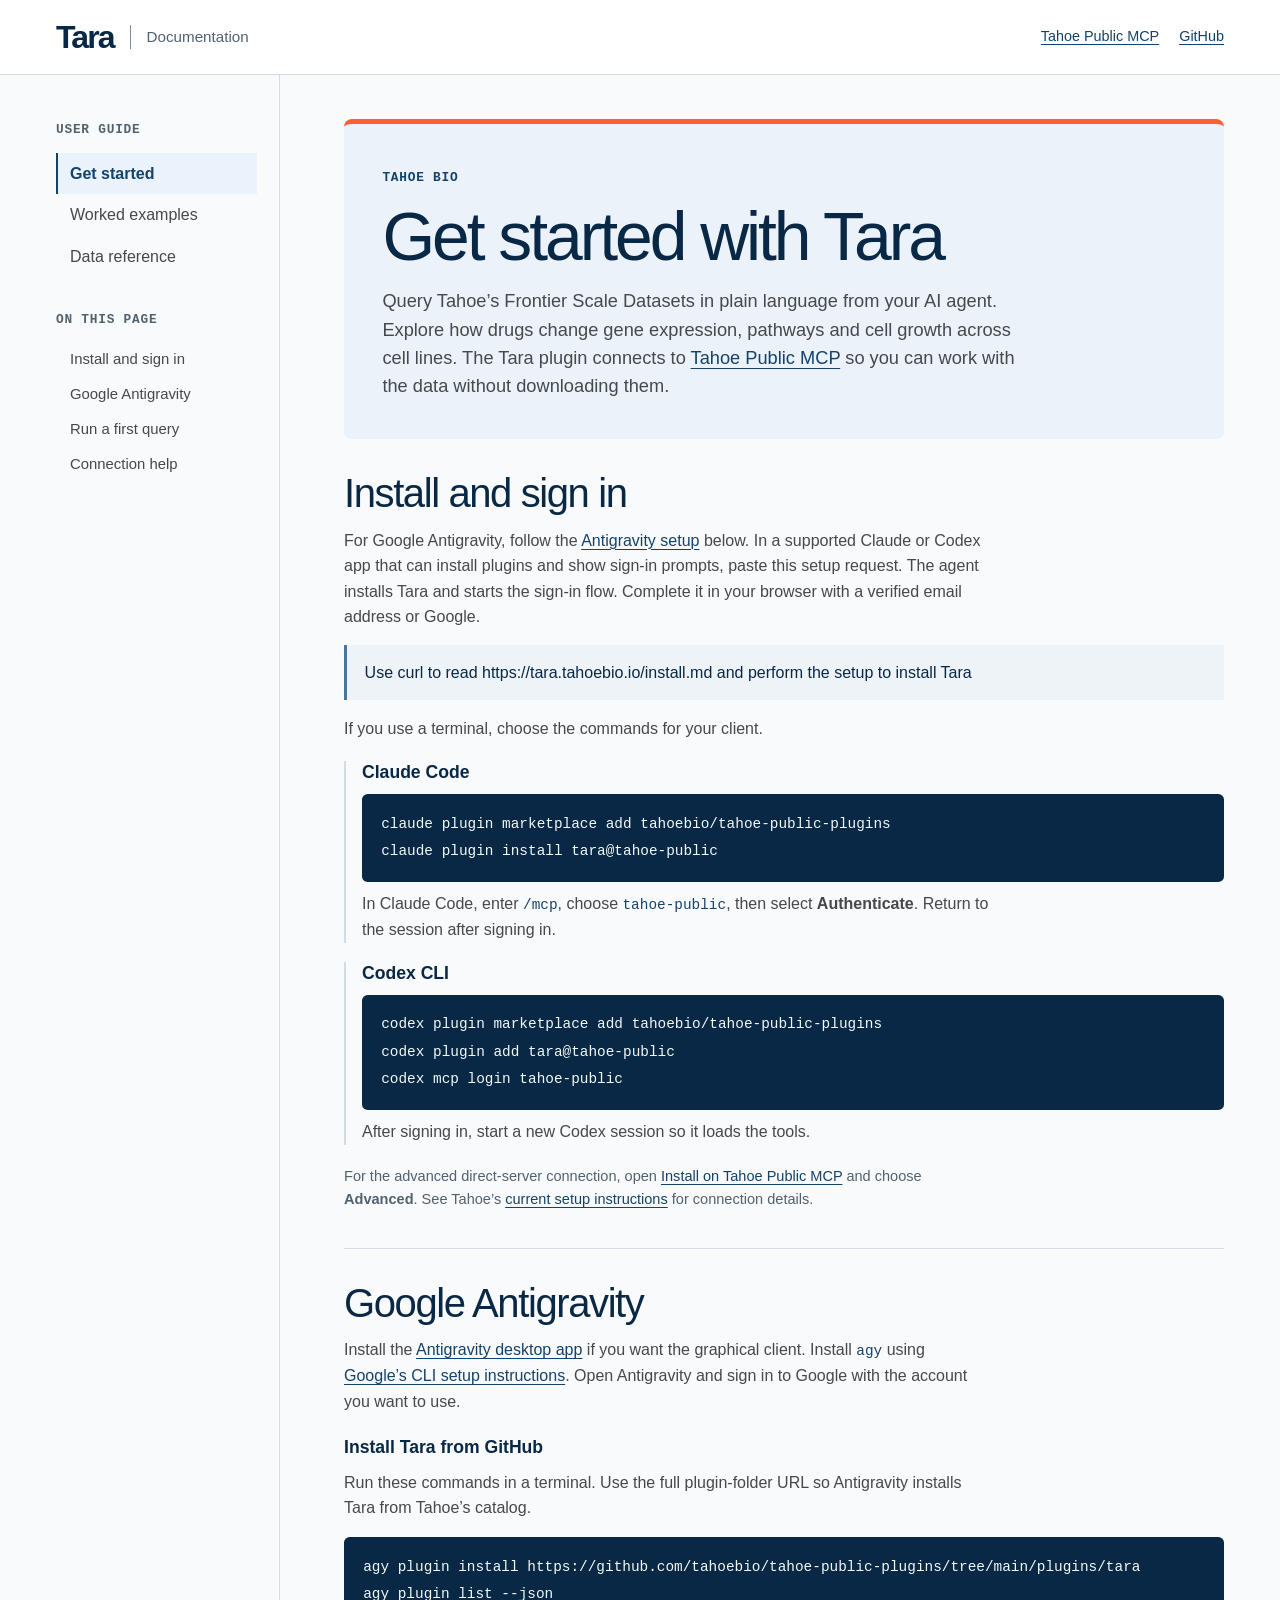
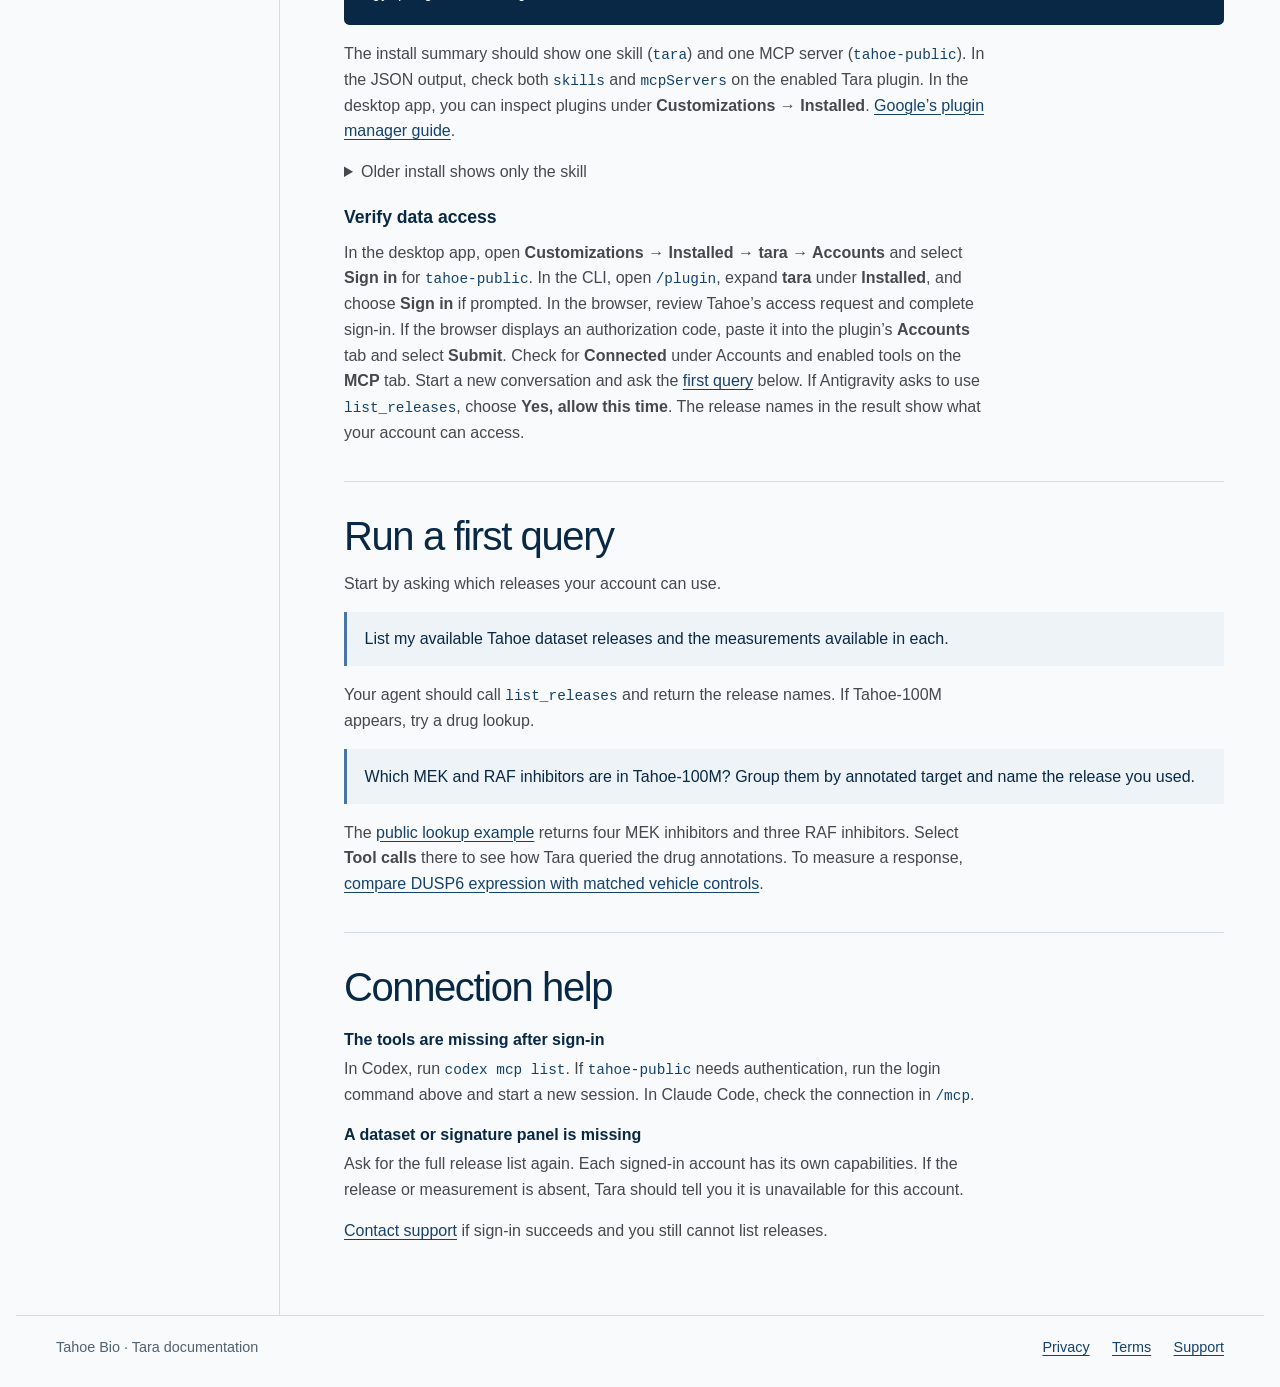
==== commit 76c3e347: "Record authenticated Tara checks in the Antigravity app and CLI" ====
--- a/docs/tara/index.html
+++ b/docs/tara/index.html
@@ -80,7 +80,7 @@
 agy mcp list</code></pre>
         <p>The manual entry should show <code>tahoe-public</code>, type <code>http</code>, enabled at <code>https://tara.tahoebio.io/mcp</code>. Use <code>agy plugin list --json</code> to check servers bundled with a plugin.</p></details>
         <h3>Verify data access</h3>
-        <p>In the desktop app, open <strong>Customizations → Installed → tara → Accounts</strong> and select <strong>Sign in</strong> for <code>tahoe-public</code>. In the CLI, open <code>/plugin</code>, expand <strong>tara</strong> under <strong>Installed</strong>, and choose <strong>Sign in</strong> if prompted. In the browser, review Tahoe’s access request and complete sign-in. If Antigravity asks for an authorization code, paste it into the plugin’s <strong>Accounts</strong> tab. Start a new conversation and ask the <a href="#first-query">first query</a> below. A release list returned by the Tara tool confirms data access for that account.</p>
+        <p>In the desktop app, open <strong>Customizations → Installed → tara → Accounts</strong> and select <strong>Sign in</strong> for <code>tahoe-public</code>. In the CLI, open <code>/plugin</code>, expand <strong>tara</strong> under <strong>Installed</strong>, and choose <strong>Sign in</strong> if prompted. In the browser, review Tahoe’s access request and complete sign-in. If the browser displays an authorization code, paste it into the plugin’s <strong>Accounts</strong> tab and select <strong>Submit</strong>. Check for <strong>Connected</strong> under Accounts and enabled tools on the <strong>MCP</strong> tab. Start a new conversation and ask the <a href="#first-query">first query</a> below. If Antigravity asks to use <code>list_releases</code>, choose <strong>Yes, allow this time</strong>. The release names in the result show what your account can access.</p>
       </section>
       <section id="first-query">
         <h2>Run a first query</h2>
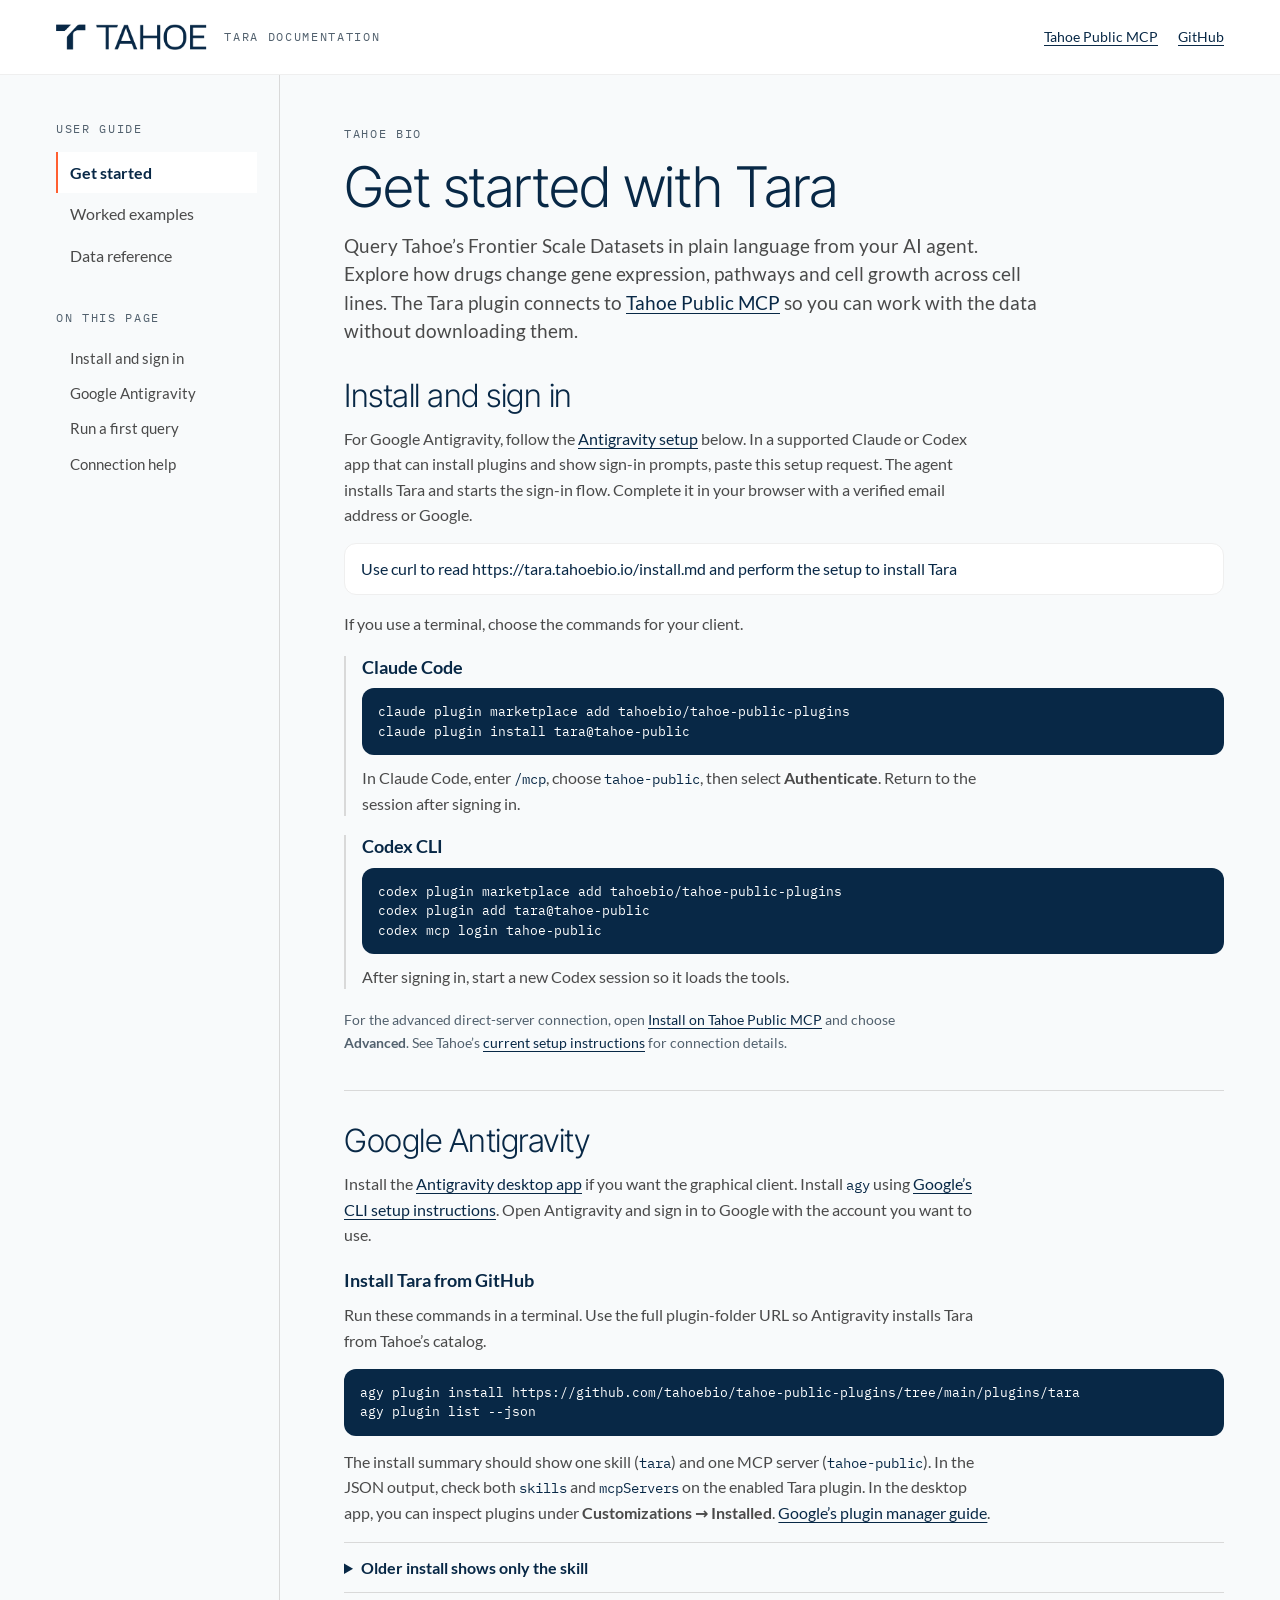
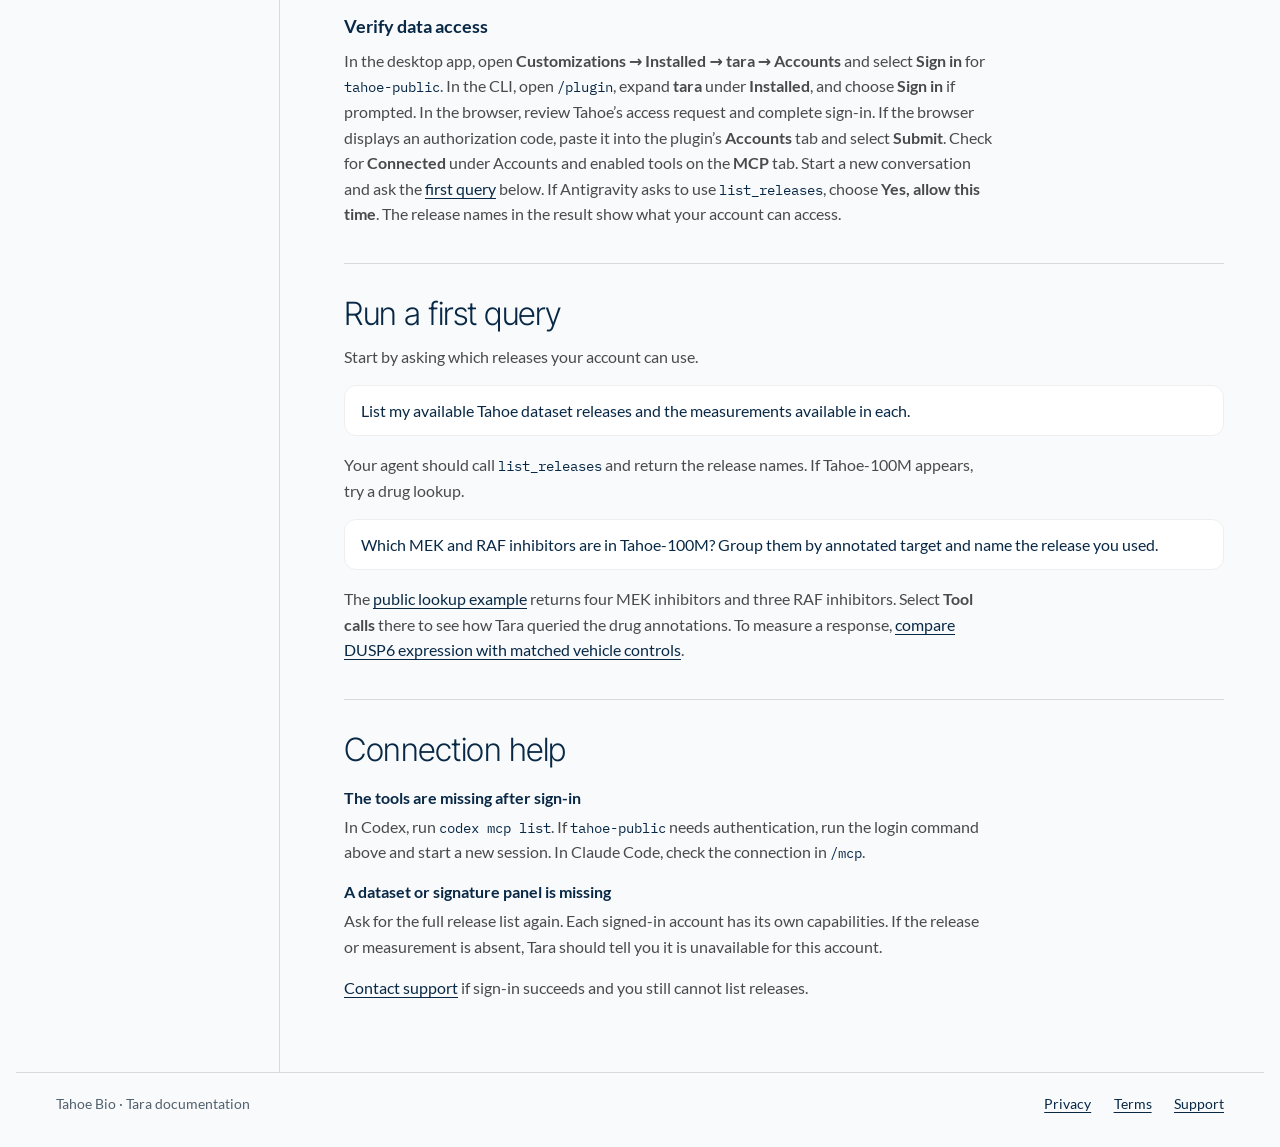
==== commit 6b0ac2b1: "Set the Tara guide in Tahoe's brand typefaces and add the wordmark The guide named Lato, Inter Tight" ====
--- a/docs/tara/index.html
+++ b/docs/tara/index.html
@@ -5,13 +5,14 @@
   <meta name="viewport" content="width=device-width, initial-scale=1">
   <meta name="description" content="Install Tara, connect your Tahoe account and run a first query against single-cell drug-response data.">
   <title>Get started · Tara documentation · Tahoe Bio</title>
+  <link rel="icon" href="logo-tahoe-wordmark-navy.png">
   <link rel="stylesheet" href="guide.css">
 </head>
 <body>
   <a class="skip" href="#content">Skip to content</a>
   <header>
     <div class="top">
-      <a class="brand" href="index.html"><strong>Tara</strong><span>Documentation</span></a>
+      <a class="brand" href="index.html"><img src="logo-tahoe-wordmark-navy.png" alt="Tahoe" width="152" height="26"><span>Tara documentation</span></a>
       <div class="header-links">
         <a href="https://tara.tahoebio.io/">Tahoe Public MCP</a>
         <a href="https://github.com/tahoebio/tahoe-public-plugins/tree/main/plugins/tara">GitHub</a>
--- a/docs/tara/guide.css
+++ b/docs/tara/guide.css
@@ -1,86 +1,99 @@
+/* Brand typefaces, self-hosted. Each is SIL OFL 1.1; see fonts/OFL-*.txt. */
+@font-face { font-family: "Lato"; font-weight: 400; font-style: normal; src: url("fonts/Lato-Regular.ttf") format("truetype"); font-display: swap; }
+@font-face { font-family: "Lato"; font-weight: 700; font-style: normal; src: url("fonts/Lato-Bold.ttf") format("truetype"); font-display: swap; }
+@font-face { font-family: "Inter Tight"; font-weight: 100 900; font-style: normal; src: url("fonts/InterTight-VariableFont_wght.ttf") format("truetype-variations"), url("fonts/InterTight-VariableFont_wght.ttf") format("truetype"); font-display: swap; }
+@font-face { font-family: "IBM Plex Mono"; font-weight: 400; font-style: normal; src: url("fonts/IBMPlexMono-Regular.ttf") format("truetype"); font-display: swap; }
 :root {
   color-scheme: light;
+  /* Tahoe palette. */
   --ink: #082846;
-  --body: #45494c;
+  --navy-700: #14426b;
+  --coral: #ff5f31;
+  --body: #4a4a4a;
+  --line: #d9d9d9;
+  --line-soft: #efefef;
+  --tint: #f3f3f3;
+  --paper: #f8fafb;
+  --white: #ffffff;
+  --link: var(--ink);
+  /* Two values are darker than the brand tokens so they pass WCAG contrast on
+     the off-white page: muted text (brand #747775 is 4.3:1) and the focus ring
+     (brand coral is 3.0:1). */
   --muted: #52616e;
-  --line: #d3dce4;
-  --link: #14426b;
-  --pale: #eaf2fc;
-  --paper: #f8fafb;
-  --mono: "IBM Plex Mono", ui-monospace, SFMono-Regular, Consolas, monospace;
-  --sans: "Lato", -apple-system, BlinkMacSystemFont, "Segoe UI", sans-serif;
-  --display: "Inter Tight", "Lato", -apple-system, BlinkMacSystemFont, "Segoe UI", sans-serif;
+  --focus: #bc5727;
+  --mono: "IBM Plex Mono", ui-monospace, SFMono-Regular, Menlo, monospace;
+  --sans: "Lato", ui-sans-serif, system-ui, -apple-system, sans-serif;
+  --display: "Inter Tight", "Lato", ui-sans-serif, system-ui, sans-serif;
 }
 * { box-sizing: border-box; }
 html { scroll-padding-top: 1.5rem; }
-body { margin: 0; background: var(--paper); color: var(--body); font: 1rem/1.6 var(--sans); }
-a { color: var(--link); text-decoration-thickness: 1px; text-underline-offset: .2em; }
-a:hover { text-decoration-thickness: 2px; }
-:focus-visible { outline: 3px solid #bc5727; outline-offset: 4px; }
-.skip { position: absolute; left: 1rem; top: -6rem; background: white; color: var(--ink); padding: .5rem 1rem; z-index: 5; }
+body { margin: 0; background: var(--paper); color: var(--body); font: 400 1rem/1.6 var(--sans); -webkit-font-smoothing: antialiased; text-rendering: optimizeLegibility; }
+a { color: var(--link); text-decoration-thickness: 1px; text-underline-offset: 3px; }
+a:hover { color: var(--coral); }
+:focus-visible { outline: 3px solid var(--focus); outline-offset: 4px; }
+.skip { position: absolute; left: 1rem; top: -6rem; background: var(--white); color: var(--ink); padding: .5rem 1rem; z-index: 5; }
 .skip:focus { top: .5rem; }
-header { background: white; color: var(--ink); border-bottom: 1px solid var(--line); }
-.top { max-width: 78rem; min-height: 4.6rem; padding: .6rem 2.5rem; margin: auto; display: flex; align-items: center; justify-content: space-between; gap: 1rem; }
+header { background: var(--white); color: var(--ink); border-bottom: 1px solid var(--line-soft); }
+.top { max-width: 78rem; min-height: 4.6rem; padding: .6rem 2.5rem; margin: auto; display: flex; flex-wrap: wrap; align-items: center; justify-content: space-between; gap: .5rem 1rem; }
 .brand { display: flex; align-items: center; gap: 1rem; color: var(--ink); text-decoration: none; white-space: nowrap; }
-.brand strong { font: bold 2rem/1 var(--display); letter-spacing: -.06em; }
-.brand span { border-left: 1px solid #78939a; padding-left: 1rem; color: var(--muted); font-size: .95rem; }
+.brand img { display: block; height: 26px; width: auto; }
+.brand span, .nav-label, .caption { color: var(--muted); font: 400 .75rem/1.35 var(--mono); letter-spacing: .14em; text-transform: uppercase; }
 .header-links { display: flex; align-items: center; flex-wrap: wrap; justify-content: flex-end; gap: .25rem 1.25rem; }
-.header-links a { font-size: .9rem; padding: .3rem 0; }
+.header-links a { font-size: .875rem; padding: .3rem 0; }
 .shell { max-width: 78rem; margin: auto; display: grid; grid-template-columns: minmax(11rem, 14rem) minmax(0, 1fr); gap: clamp(2.25rem, 5vw, 5rem); padding: 0 2.5rem; }
 aside { border-right: 1px solid var(--line); }
 .rail { position: sticky; top: 1rem; padding: 2.9rem 1.4rem 2rem 0; }
-.nav-label, .caption { color: var(--muted); font: 600 .8rem/1.35 var(--mono); letter-spacing: .06em; text-transform: uppercase; }
 .nav-label { margin: 0 0 .9rem; }
 nav a { display: block; padding: .5rem .75rem; border-left: 2px solid transparent; color: var(--body); text-decoration: none; }
-nav a:hover { background: #eef3f8; text-decoration: underline; }
-nav a[aria-current] { border-color: var(--link); background: var(--pale); color: #14426b; font-weight: 650; }
+nav a:hover { color: var(--coral); }
+nav a[aria-current] { border-color: var(--coral); background: var(--white); color: var(--ink); font-weight: 700; }
 .local { margin-top: 2.1rem; }
-.local a { padding-block: .35rem; font-size: .93rem; }
+.local a { padding-block: .35rem; font-size: .9375rem; }
 main { min-width: 0; max-width: 55.5rem; width: 100%; padding: 2.8rem 0 3.5rem; }
 h1, h2, h3 { color: var(--ink); }
-h1, h2 { font-family: var(--display); font-weight: 400; text-wrap: balance; }
-h1 { font-size: clamp(2.75rem, 5.3vw, 4.7rem); letter-spacing: -.045em; line-height: 1.06; margin: .45rem 0 .9rem; }
-h2 { font-size: clamp(1.85rem, 3.2vw, 2.5rem); letter-spacing: -.035em; line-height: 1.14; margin: 0 0 .7rem; }
-h3 { margin: 1.35rem 0 .4rem; font-size: 1.1rem; line-height: 1.35; }
+h1, h2 { font-family: var(--display); font-weight: 300; text-wrap: balance; }
+h1 { font-size: clamp(2.125rem, 6vw, 3.5rem); letter-spacing: -.02em; line-height: 1.06; margin: .45rem 0 .9rem; }
+h2 { font-size: clamp(1.625rem, 2.6vw, 2rem); letter-spacing: -.015em; line-height: 1.15; margin: 0 0 .7rem; }
+h3 { margin: 1.35rem 0 .4rem; font-size: 1.125rem; font-weight: 700; line-height: 1.3; }
 p { max-width: 72ch; margin: .6rem 0 .95rem; }
-.lead { font-size: 1.14rem; max-width: 63ch; line-height: 1.55; }
+.lead { font-size: 1.1875rem; max-width: 63ch; line-height: 1.5; }
 .intro { margin-bottom: 2rem; }
-.hero { padding: clamp(1.5rem, 3vw, 2.8rem); border-radius: .5rem; background: #ebf2f9; border-top: .32rem solid #ff5f31; }
-.hero .caption { color: #14426b; }
 .hero h1 { margin-top: .8rem; }
-.hero p:last-child { margin-bottom: 0; }
 section + section { margin-top: 2.25rem; padding-top: 2rem; border-top: 1px solid var(--line); }
 section { scroll-margin-top: .75rem; }
 code, pre { font-family: var(--mono); }
-code { color: #14426b; font-size: .9em; overflow-wrap: anywhere; }
-pre { background: #082846; color: #f3f9f6; border-radius: .35rem; padding: 1.05rem 1.2rem; overflow: auto; line-height: 1.7; max-width: 100%; }
-pre code { color: inherit; overflow-wrap: normal; font-size: .9rem; }
-blockquote { margin: .8rem 0 1rem; padding: .9rem 1.1rem; background: #eef3f8; border-left: 3px solid #4776a4; color: var(--ink); }
-.fine { font-size: .91rem; color: var(--muted); }
+code { color: var(--ink); font-size: .9em; overflow-wrap: anywhere; }
+pre { background: var(--ink); color: var(--white); border-radius: 12px; padding: .875rem 1rem; overflow: auto; font-size: .8125rem; line-height: 1.5; max-width: 100%; }
+pre code { color: inherit; overflow-wrap: normal; font-size: inherit; }
+blockquote { margin: .8rem 0 1rem; padding: .75rem 1rem; background: var(--white); border: 1px solid var(--line-soft); border-radius: 12px; color: var(--ink); }
+details { margin: 1rem 0; padding: .75rem 0; border-top: 1px solid var(--line); border-bottom: 1px solid var(--line); }
+summary { cursor: pointer; color: var(--ink); font-weight: 700; }
+.fine { font-size: .875rem; color: var(--muted); }
 .hosts { margin: 1.25rem 0; }
 .hosts > div { padding-left: 1rem; border-left: 2px solid var(--line); margin: 1.2rem 0; }
 .hosts h3 { margin: 0; }
 .hosts pre { margin: .55rem 0; }
-figure { margin: 1.4rem 0; padding: clamp(1rem, 2.4vw, 1.65rem); border: 1px solid var(--line); border-radius: .4rem; background: white; }
-figcaption { font-size: 1.05rem; color: var(--ink); font-weight: 650; margin-bottom: 1rem; }
+figure { margin: 1.4rem 0; padding: clamp(1rem, 2.4vw, 2rem); border: 1px solid var(--line-soft); border-radius: 20px; background: var(--white); box-shadow: 0 1px 2px rgba(8, 40, 70, .06); }
+figcaption { font-size: 1.125rem; color: var(--ink); font-weight: 700; margin-bottom: 1rem; }
 .figline { display: grid; grid-template-columns: minmax(7.2rem, auto) 1fr 4.2rem; gap: .75rem; align-items: center; margin: .8rem 0; }
-.track { background: #e1eaf2; height: .75rem; border-radius: 2px; overflow: hidden; }
-.track span { display: block; height: 100%; background: #245f97; }
-.figline b { text-align: right; color: var(--ink); font: 600 .9rem var(--mono); white-space: nowrap; }
+.track { background: var(--line-soft); height: .75rem; border-radius: 4px; overflow: hidden; }
+.track span { display: block; height: 100%; background: var(--navy-700); }
+.figline b { text-align: right; color: var(--ink); font: 400 .875rem var(--mono); white-space: nowrap; }
 figure p:last-child { margin-bottom: 0; }
 dl { margin: 1rem 0; }
-dt { color: var(--ink); font-weight: 650; margin-top: .9rem; }
+dt { color: var(--ink); font-weight: 700; margin-top: .9rem; }
 dd { margin: .2rem 0 .8rem; max-width: 72ch; }
-table { width: 100%; border-collapse: collapse; margin: 1.2rem 0; font-size: .95rem; }
+table { width: 100%; border-collapse: collapse; margin: 1.2rem 0; font-size: .9375rem; }
 th, td { text-align: left; padding: .8rem .7rem; border-bottom: 1px solid var(--line); vertical-align: top; }
-thead { background: #eaf1f7; color: var(--ink); }
+thead { background: var(--tint); color: var(--ink); }
 tbody th { color: var(--ink); }
-footer { max-width: 78rem; margin: auto; border-top: 1px solid var(--line); padding: 1.25rem 2.5rem 2rem; display: flex; gap: .6rem 1.4rem; flex-wrap: wrap; color: var(--muted); font-size: .9rem; }
+footer { max-width: 78rem; margin: auto; border-top: 1px solid var(--line); padding: 1.25rem 2.5rem 2rem; display: flex; gap: .6rem 1.4rem; flex-wrap: wrap; color: var(--muted); font-size: .875rem; }
 footer span { margin-right: auto; }
 @media (max-width: 47rem) {
   .top { min-height: 3.7rem; padding-inline: 1rem; }
   .brand { gap: .65rem; }
-  .brand span { padding-left: .65rem; font-size: .85rem; }
+  .brand img { height: 22px; }
+  .brand span { font-size: .6875rem; }
   .header-links { gap: .2rem .9rem; }
   .shell { display: block; padding: 0 1rem; }
   aside { border: 0; }
@@ -88,9 +101,8 @@
   .rail > .nav-label, .local { display: none; }
   .pages { display: flex; flex-wrap: wrap; gap: .1rem; }
   .pages a { border: 0; border-bottom: 2px solid transparent; font-size: .9rem; padding: .5rem .6rem; }
-  .pages a[aria-current] { border-color: var(--link); }
+  .pages a[aria-current] { border-color: var(--coral); }
   main { padding: 1.6rem 0 2.5rem; }
-  .hero { padding: 1.25rem; }
   .figline { gap: .45rem; grid-template-columns: 6.8rem 1fr 3.5rem; }
   .figline b { font-size: .8rem; }
   .hosts > div { padding-left: .65rem; }
@@ -110,7 +122,7 @@
   table, tbody, tbody tr, tbody th, tbody td { display: block; }
   thead { position: absolute; width: 1px; height: 1px; overflow: hidden; clip-path: inset(50%); }
   tbody tr { margin: 1.15rem 0; border-bottom: 1px solid var(--line); padding-bottom: .55rem; }
-  tbody th { background: #eaf1f7; padding: .45rem .65rem; }
+  tbody th { background: var(--tint); padding: .45rem .65rem; }
   tbody td { border: 0; padding: .5rem .65rem; }
-  .dataset-label { display: block; color: var(--link); font-size: .87rem; font-weight: 650; }
+  .dataset-label { display: block; color: var(--ink); font-size: .875rem; font-weight: 700; }
 }
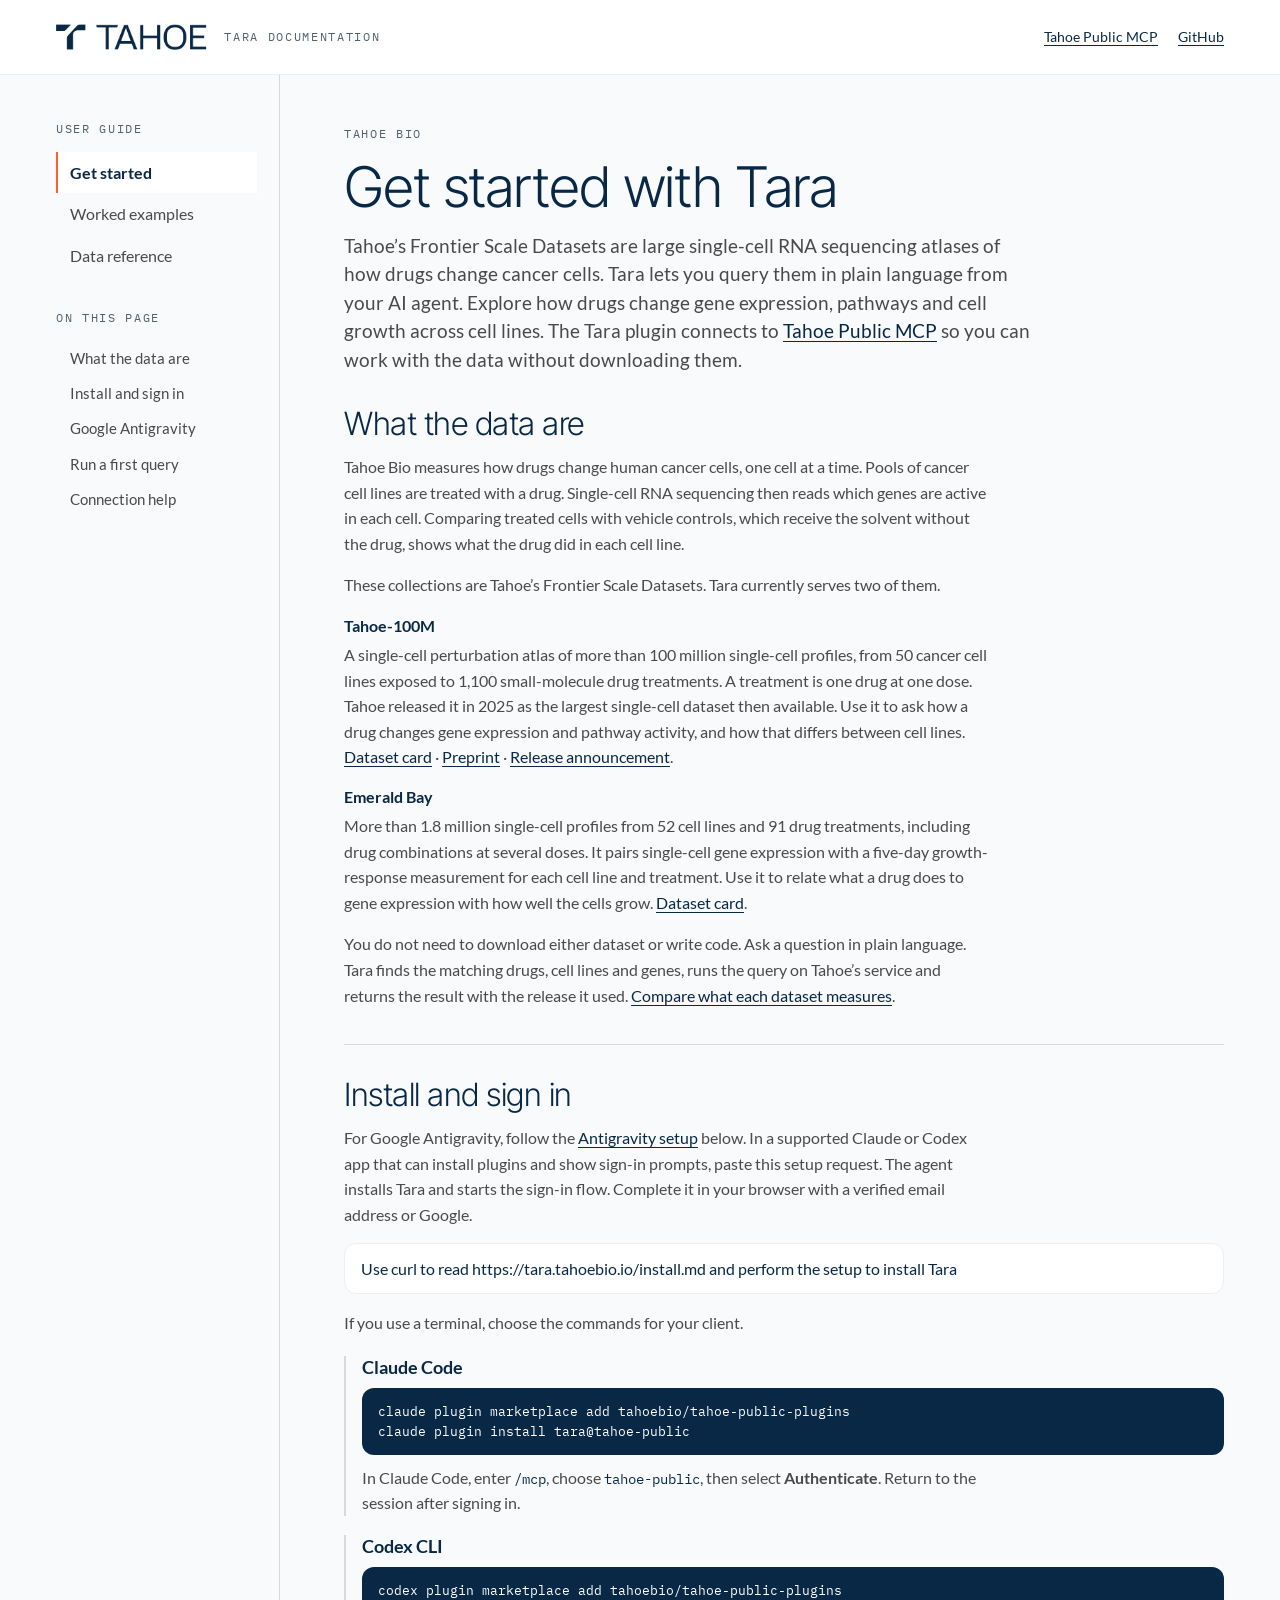
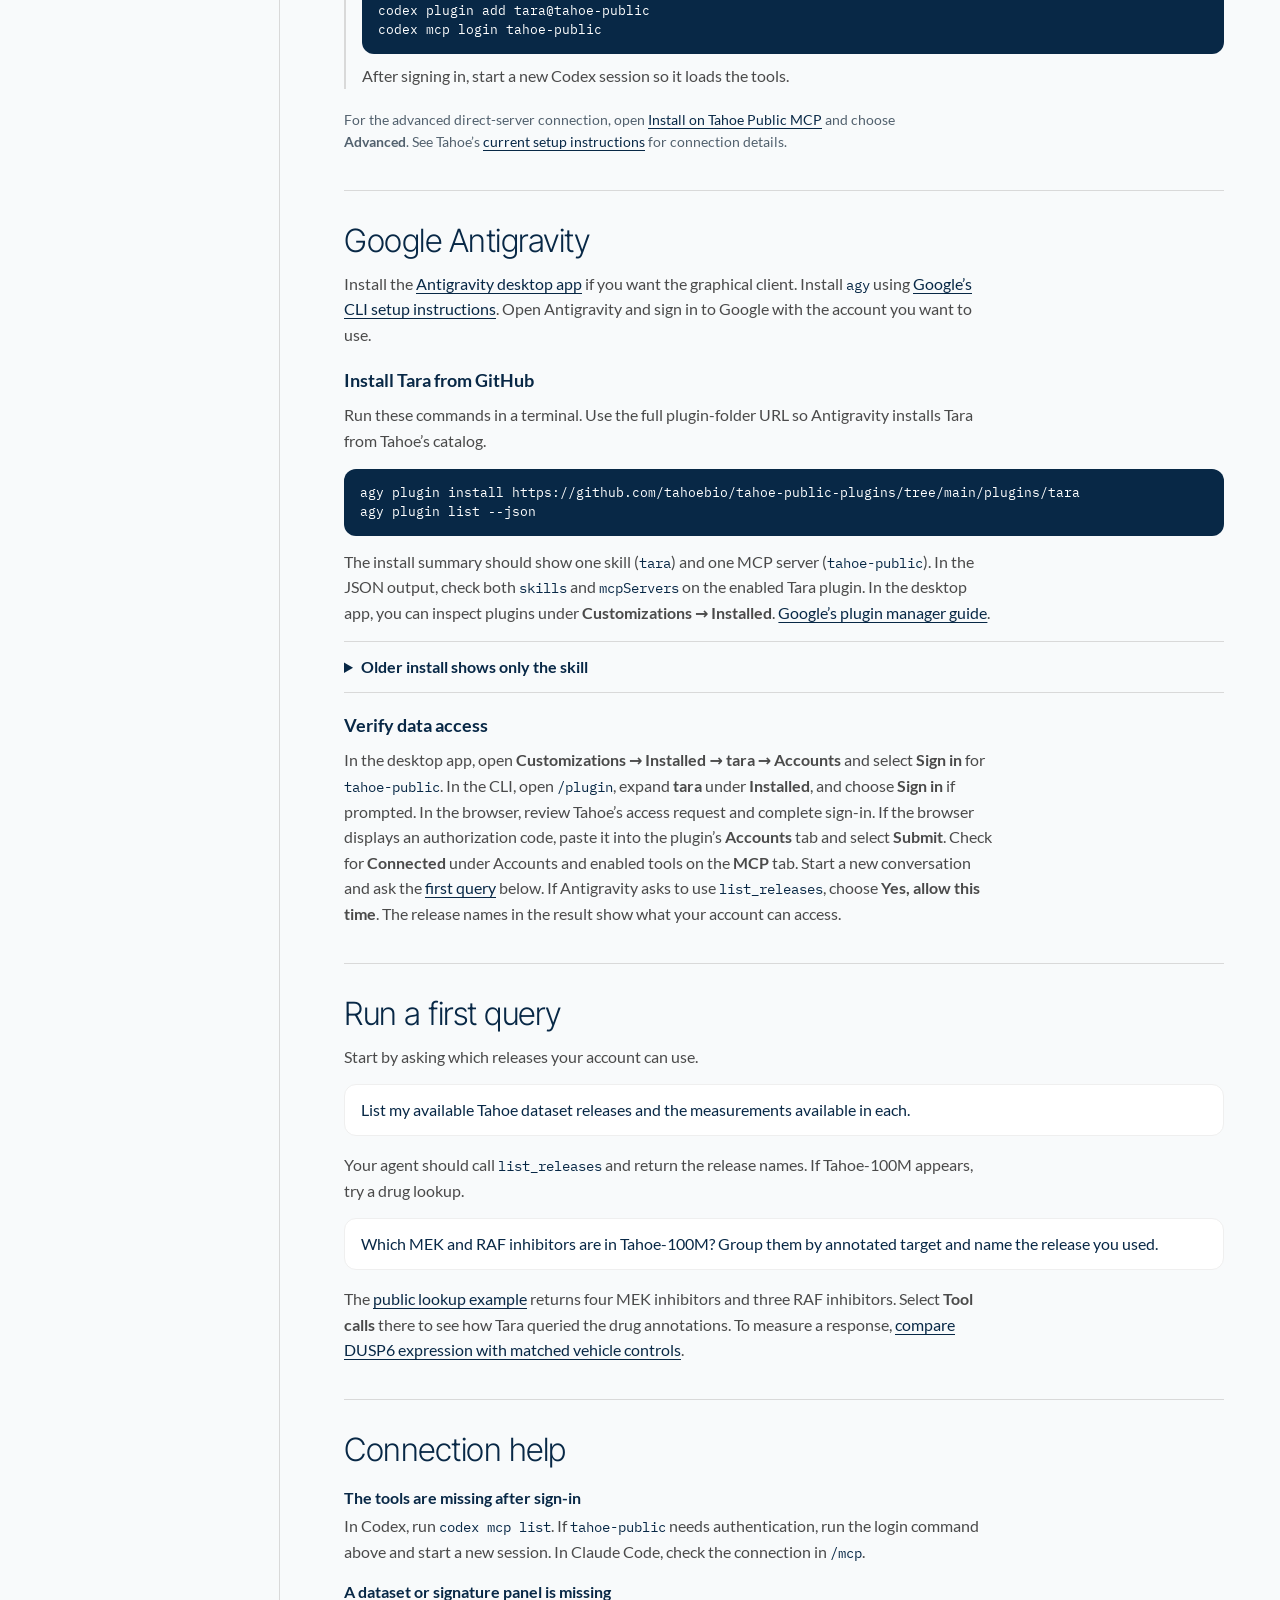
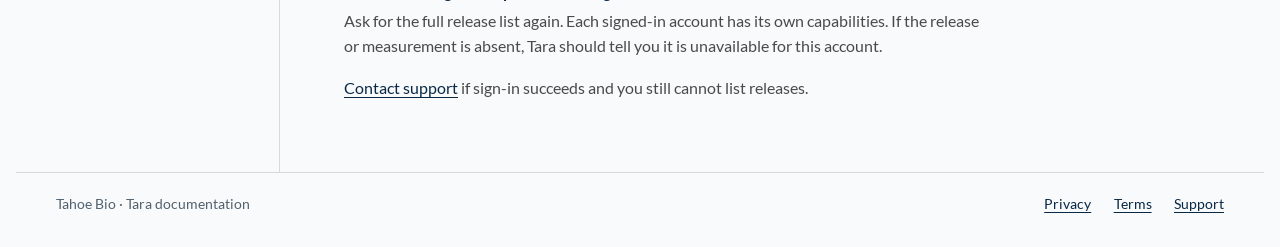
==== commit 07a5714b: "Explain what Tahoe's Frontier Scale Datasets are in the Tara guide The guide assumed readers already" ====
--- a/docs/tara/index.html
+++ b/docs/tara/index.html
@@ -31,6 +31,7 @@
         <div class="local">
           <p class="nav-label">On this page</p>
           <nav aria-label="On this page">
+            <a href="#data">What the data are</a>
             <a href="#install">Install and sign in</a>
             <a href="#antigravity">Google Antigravity</a>
             <a href="#first-query">Run a first query</a>
@@ -43,8 +44,20 @@
       <div class="intro hero">
         <span class="caption">Tahoe Bio</span>
         <h1>Get started with Tara</h1>
-        <p class="lead">Query Tahoe’s Frontier Scale Datasets in plain language from your AI agent. Explore how drugs change gene expression, pathways and cell growth across cell lines. The Tara plugin connects to <a href="https://tara.tahoebio.io/">Tahoe Public MCP</a> so you can work with the data without downloading them.</p>
+        <p class="lead">Tahoe’s Frontier Scale Datasets are large single-cell RNA sequencing atlases of how drugs change cancer cells. Tara lets you query them in plain language from your AI agent. Explore how drugs change gene expression, pathways and cell growth across cell lines. The Tara plugin connects to <a href="https://tara.tahoebio.io/">Tahoe Public MCP</a> so you can work with the data without downloading them.</p>
       </div>
+      <section id="data">
+        <h2>What the data are</h2>
+        <p>Tahoe Bio measures how drugs change human cancer cells, one cell at a time. Pools of cancer cell lines are treated with a drug. Single-cell RNA sequencing then reads which genes are active in each cell. Comparing treated cells with vehicle controls, which receive the solvent without the drug, shows what the drug did in each cell line.</p>
+        <p>These collections are Tahoe’s Frontier Scale Datasets. Tara currently serves two of them.</p>
+        <dl>
+          <dt>Tahoe-100M</dt>
+          <dd>A single-cell perturbation atlas of more than 100 million single-cell profiles, from 50 cancer cell lines exposed to 1,100 small-molecule drug treatments. A treatment is one drug at one dose. Tahoe released it in 2025 as the largest single-cell dataset then available. Use it to ask how a drug changes gene expression and pathway activity, and how that differs between cell lines. <a href="https://huggingface.co/datasets/tahoebio/Tahoe-100M">Dataset card</a> · <a href="https://www.biorxiv.org/content/10.1101/2025.02.20.639398v1">Preprint</a> · <a href="https://www.tahoebio.ai/news/open-sourcing-tahoe-100m">Release announcement</a>.</dd>
+          <dt>Emerald Bay</dt>
+          <dd>More than 1.8 million single-cell profiles from 52 cell lines and 91 drug treatments, including drug combinations at several doses. It pairs single-cell gene expression with a five-day growth-response measurement for each cell line and treatment. Use it to relate what a drug does to gene expression with how well the cells grow. <a href="https://huggingface.co/datasets/tahoebio/EmeraldBay">Dataset card</a>.</dd>
+        </dl>
+        <p>You do not need to download either dataset or write code. Ask a question in plain language. Tara finds the matching drugs, cell lines and genes, runs the query on Tahoe’s service and returns the result with the release it used. <a href="reference.html#measurements">Compare what each dataset measures</a>.</p>
+      </section>
       <section id="install">
         <h2>Install and sign in</h2>
         <p>For Google Antigravity, follow the <a href="#antigravity">Antigravity setup</a> below. In a supported Claude or Codex app that can install plugins and show sign-in prompts, paste this setup request. The agent installs Tara and starts the sign-in flow. Complete it in your browser with a verified email address or Google.</p>
